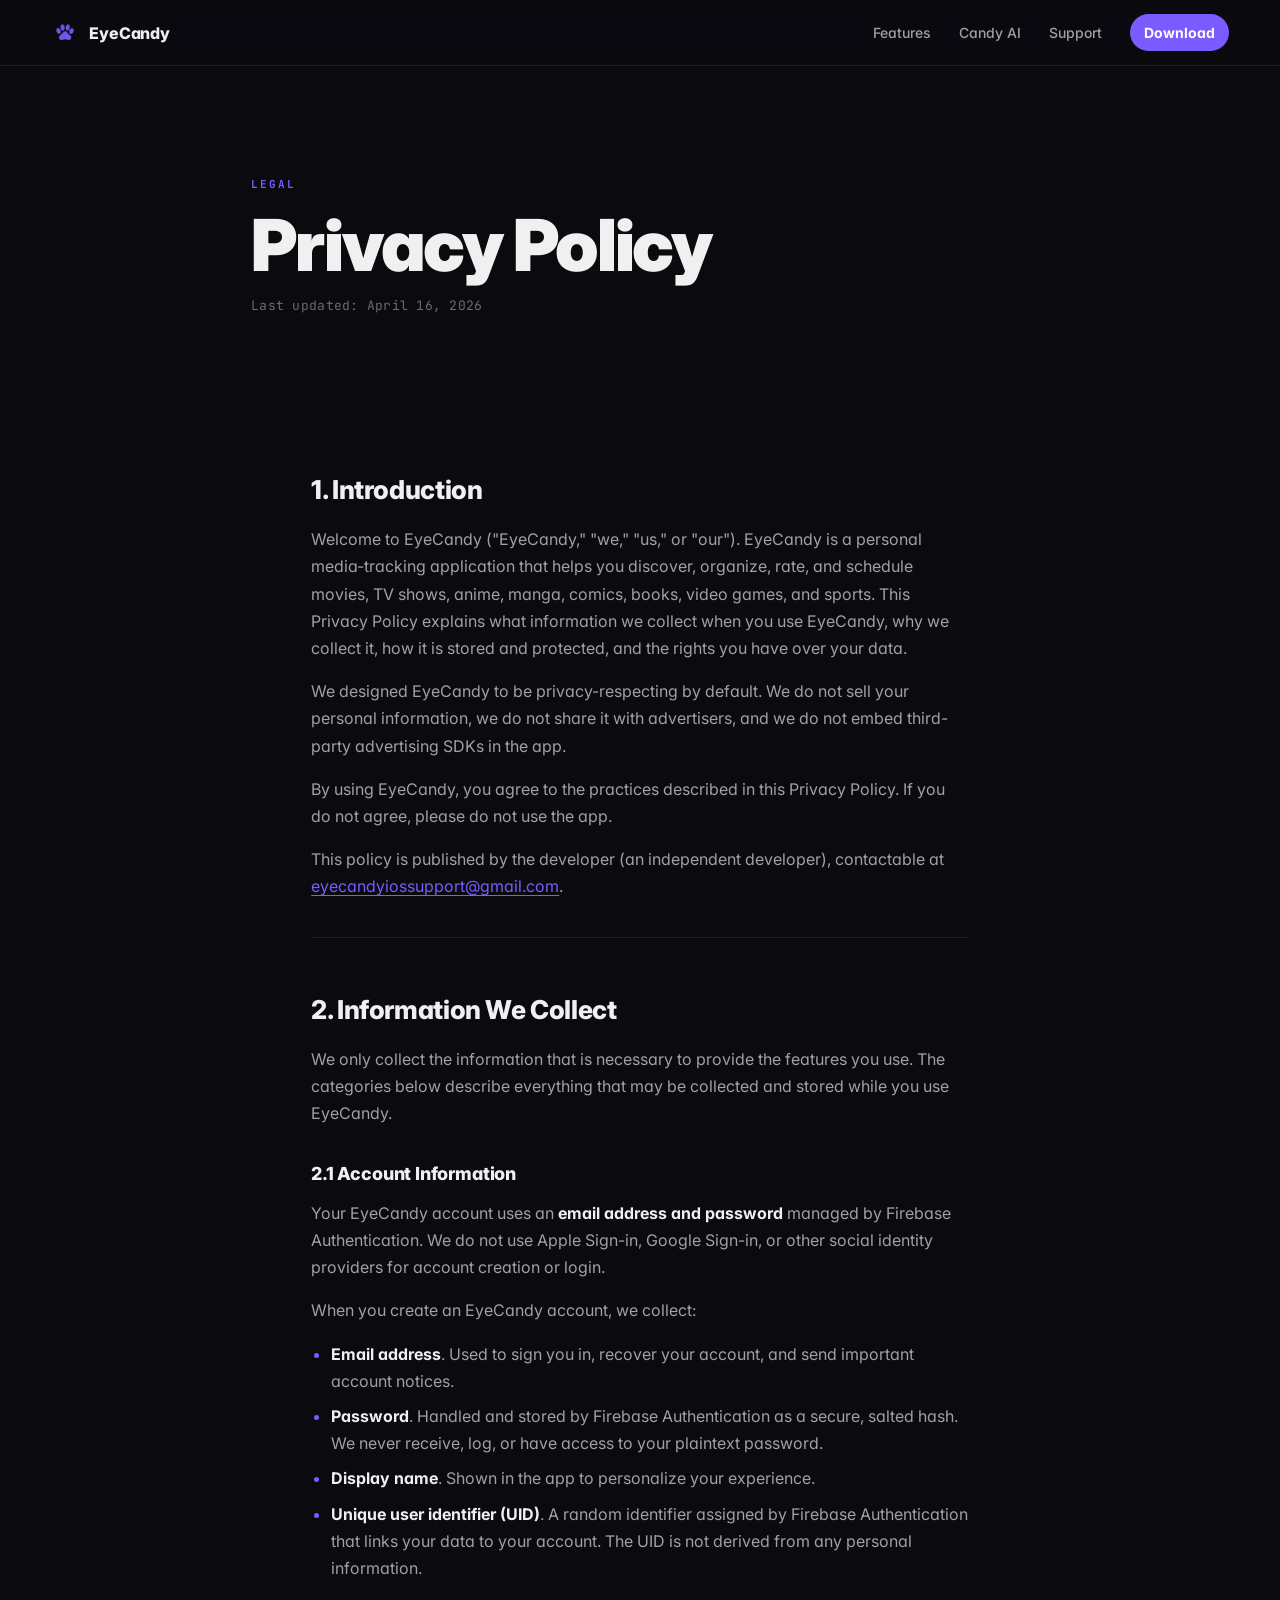
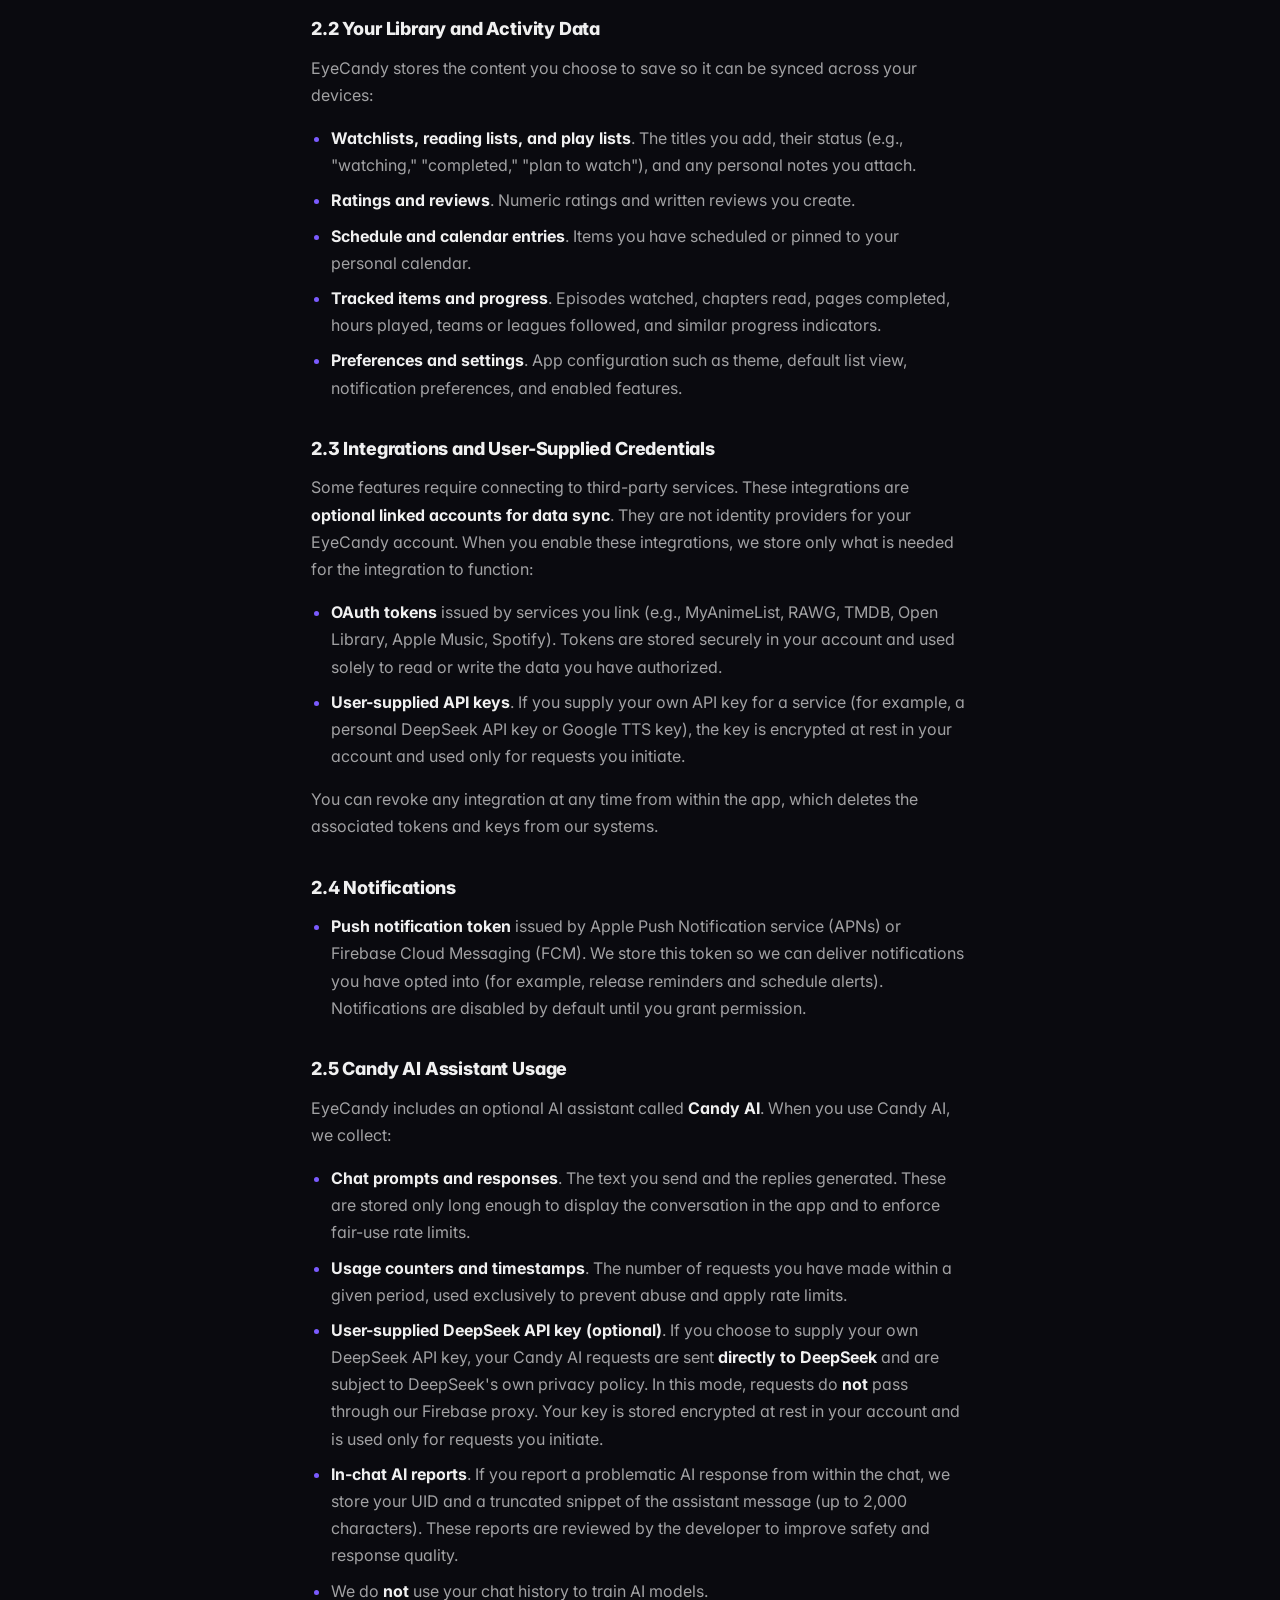
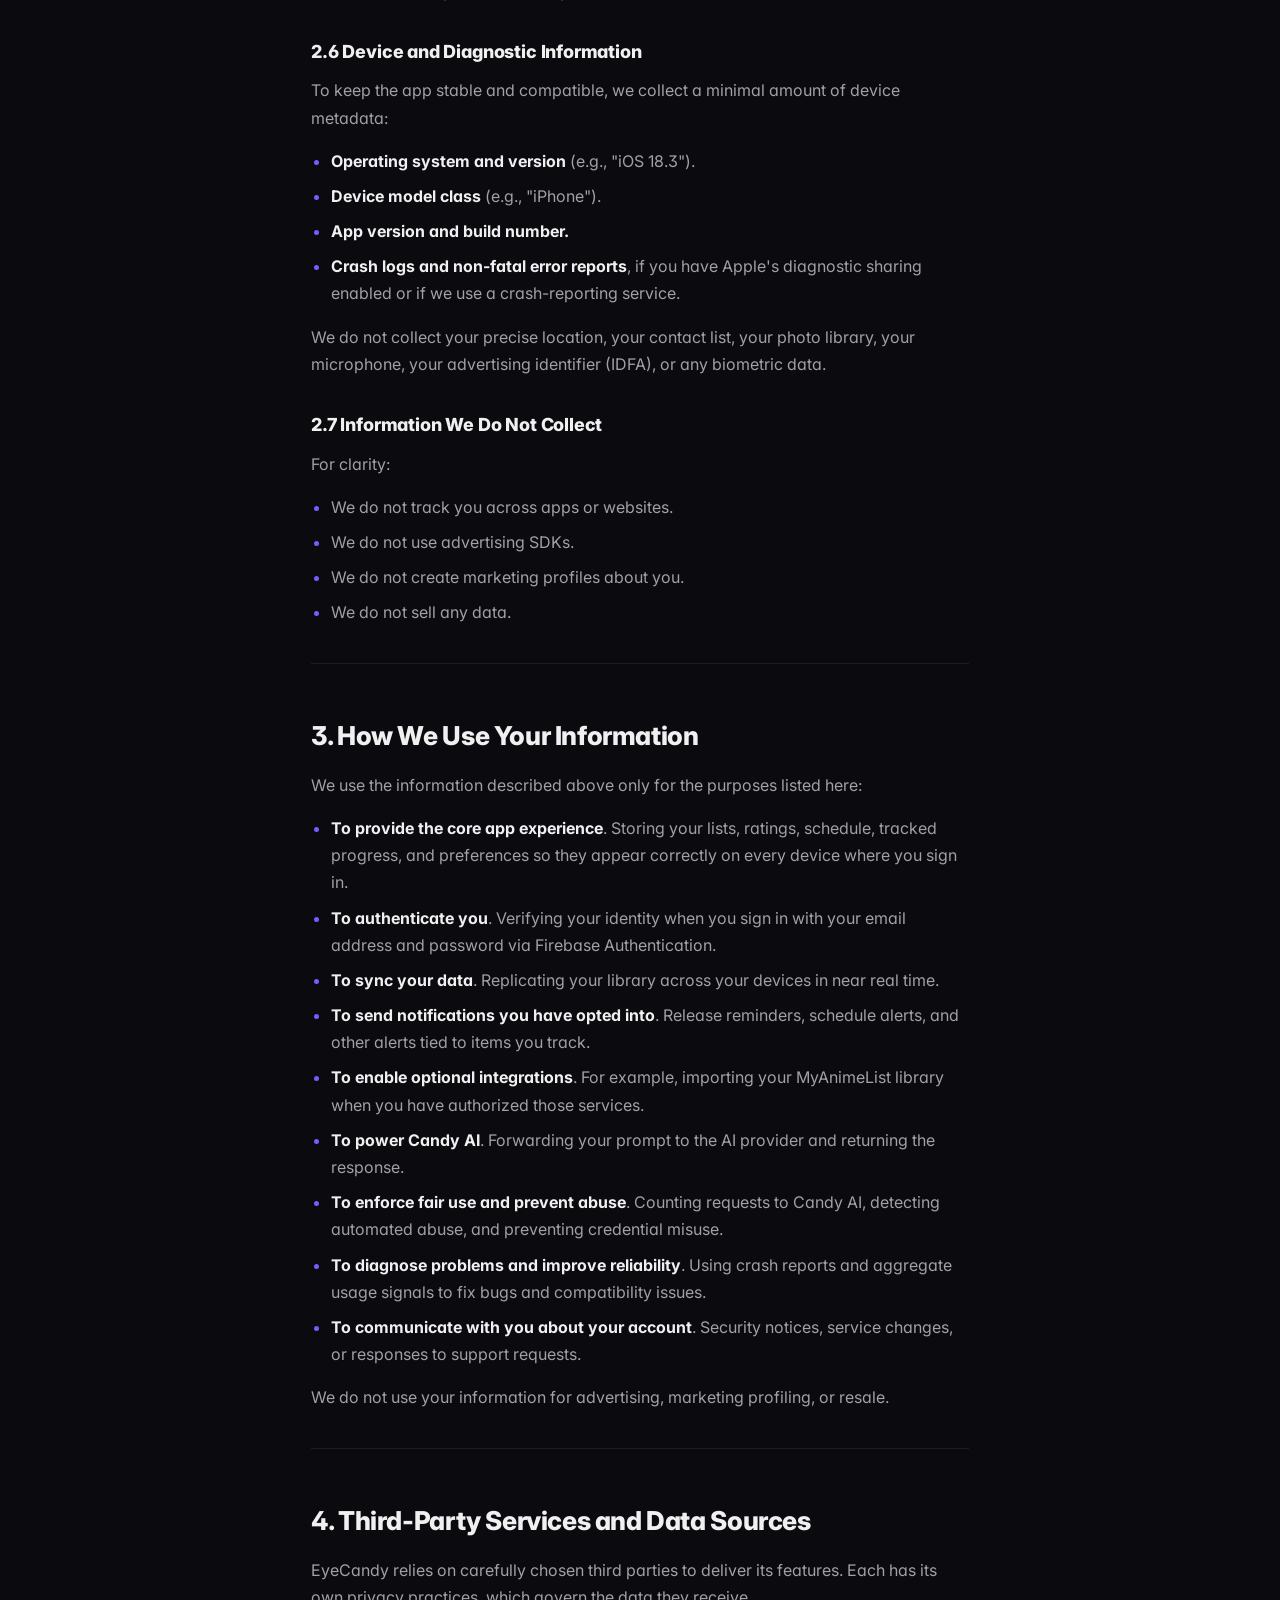
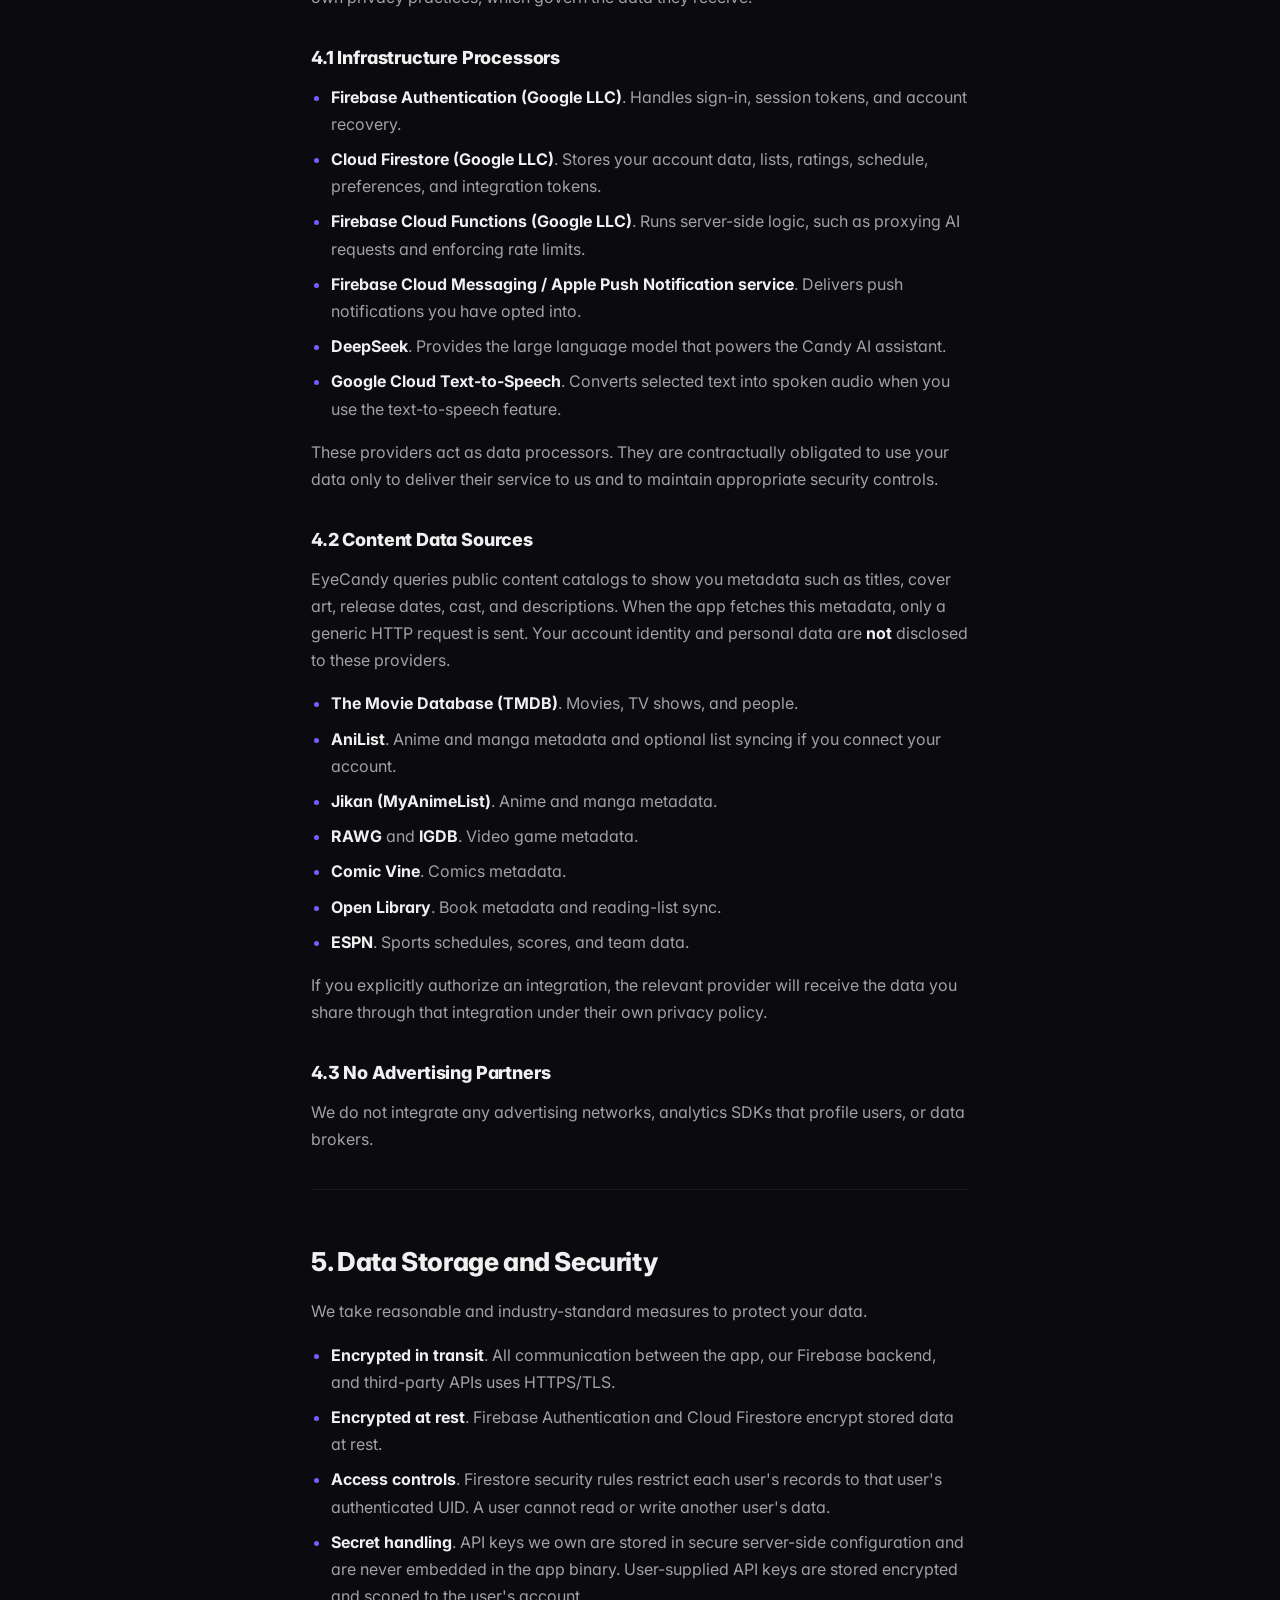
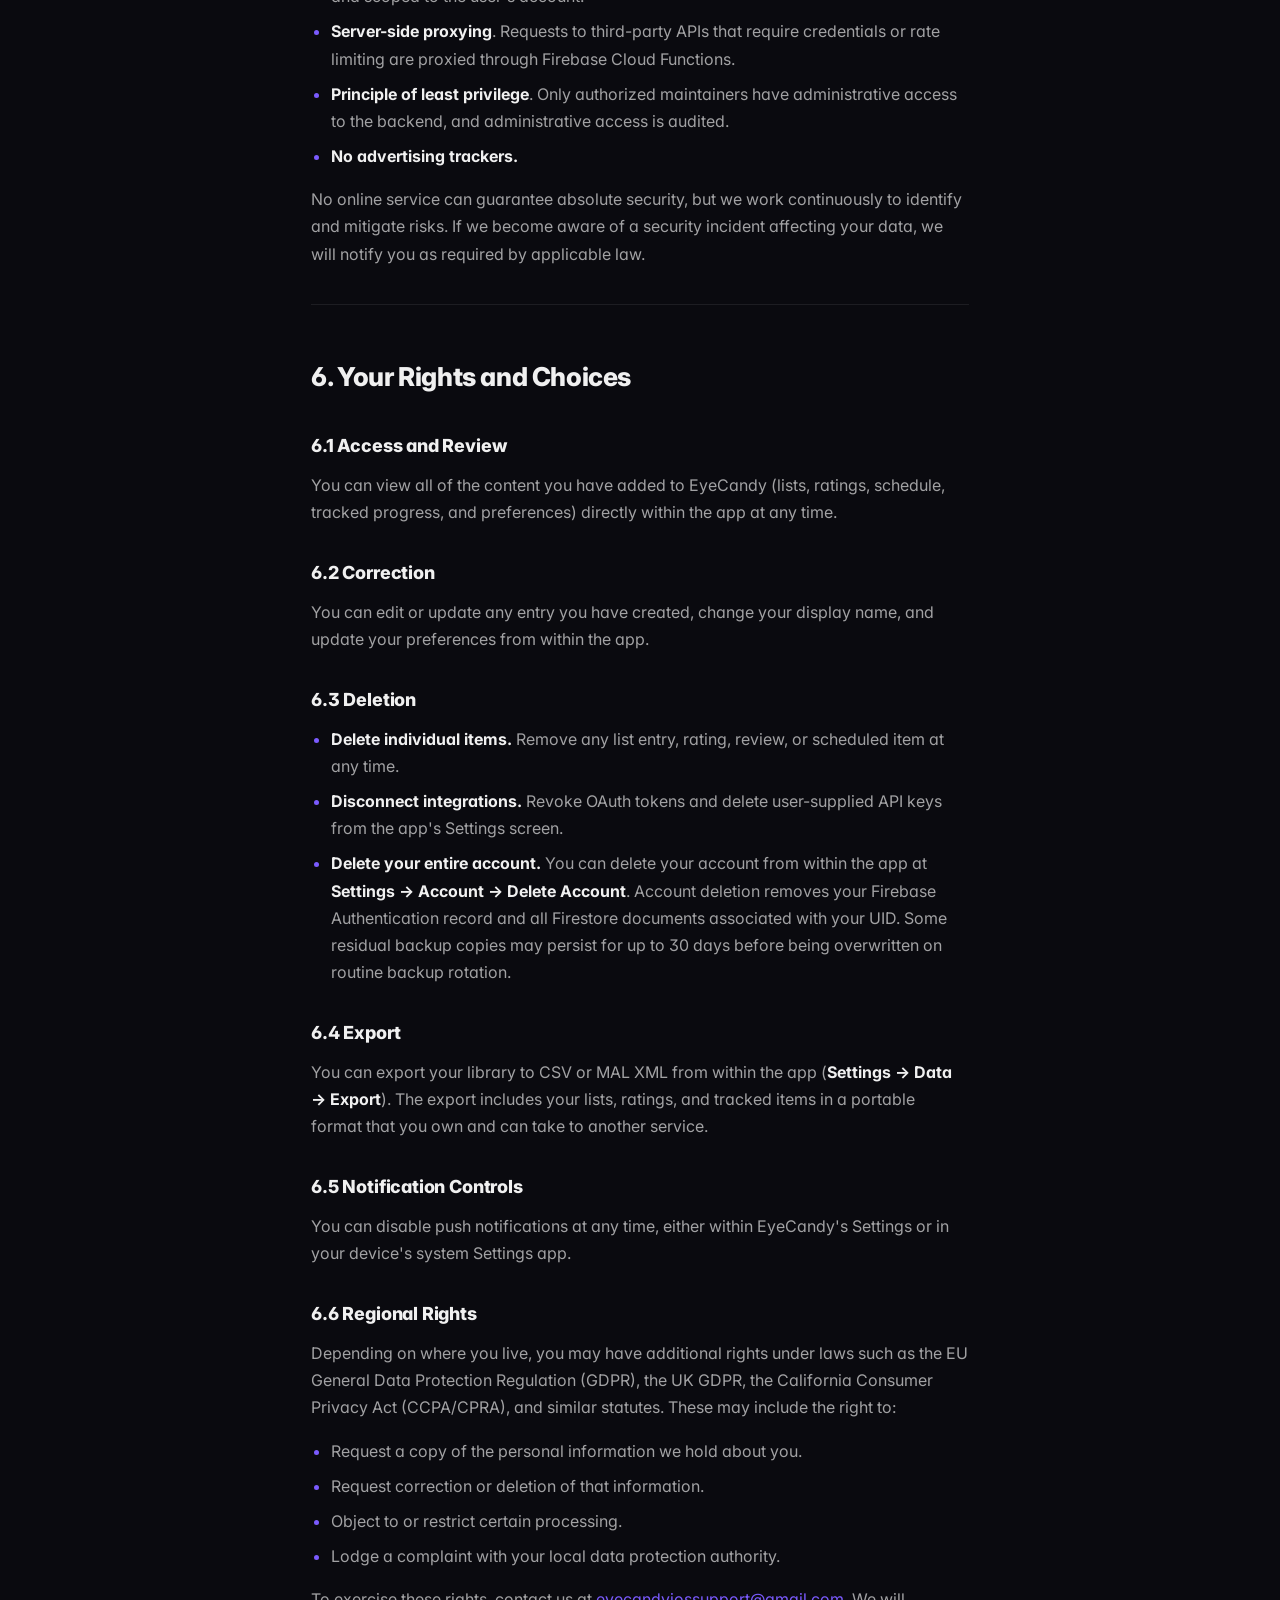
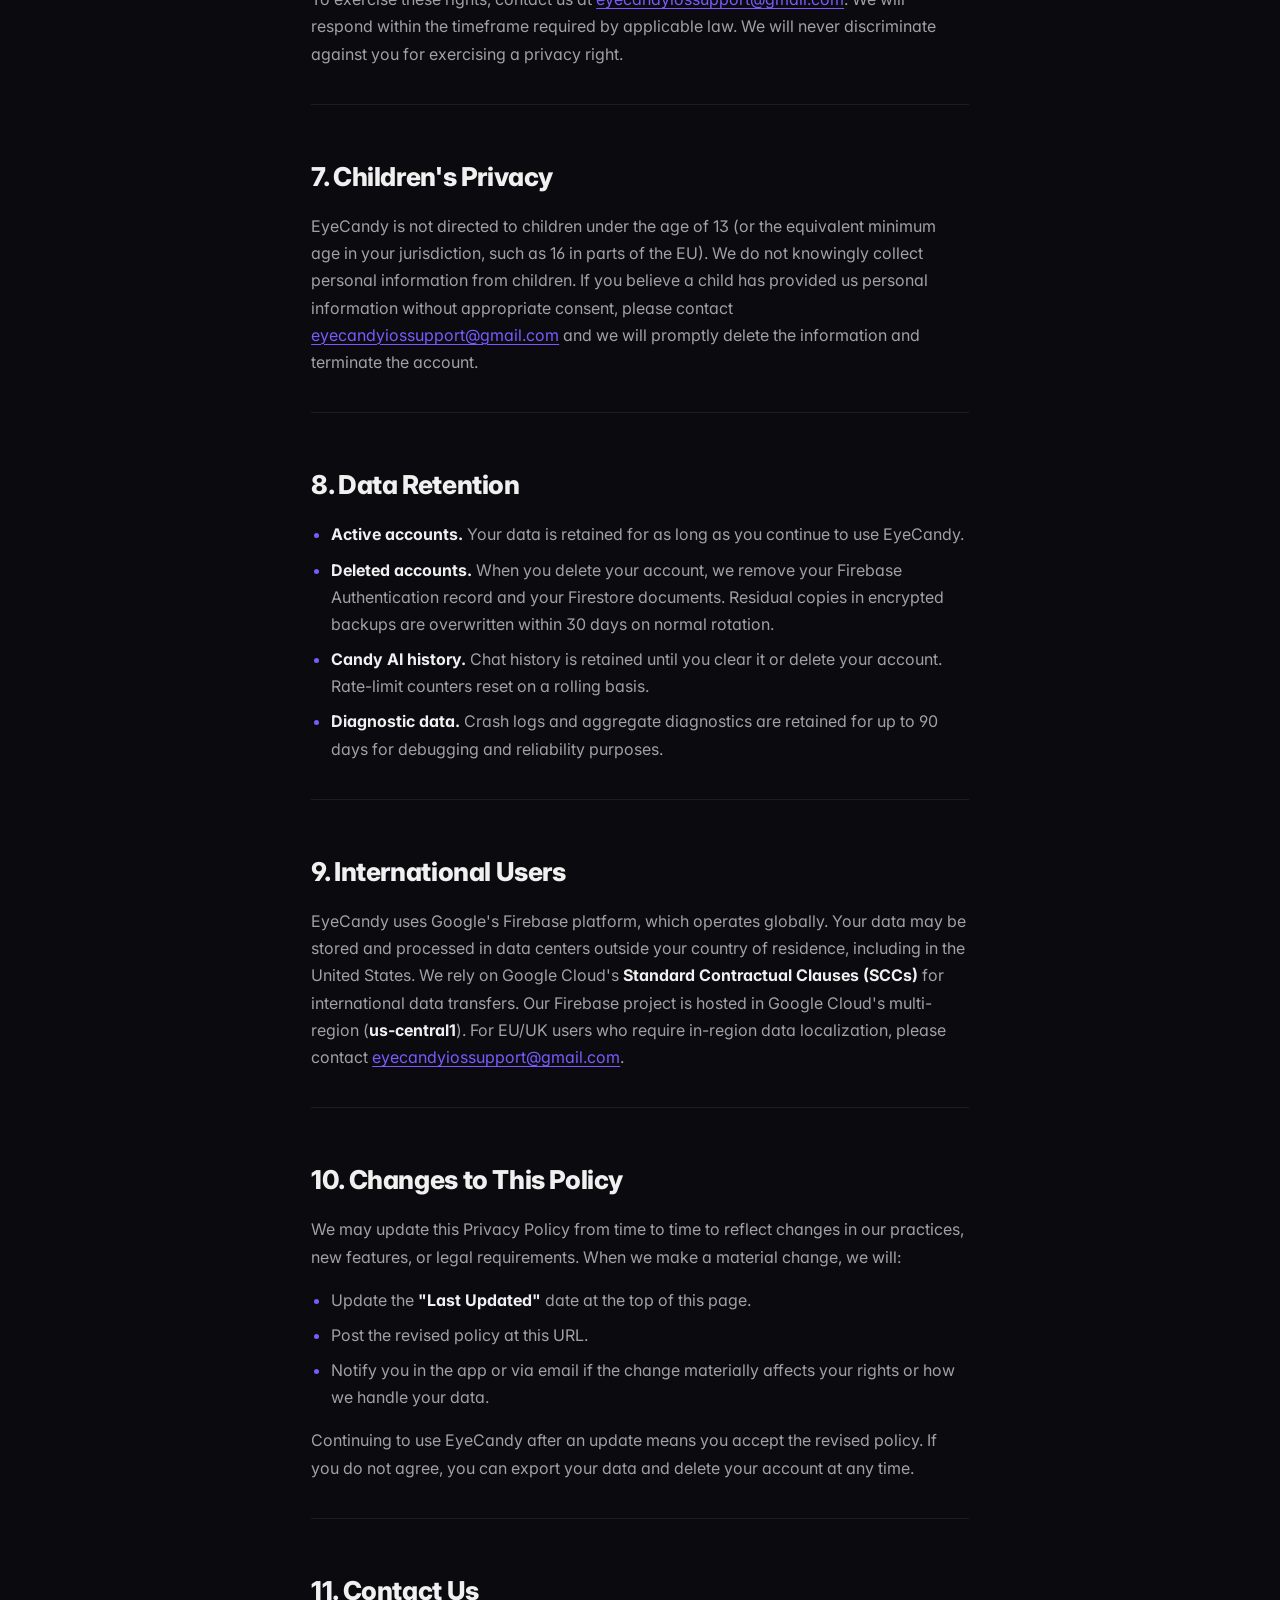
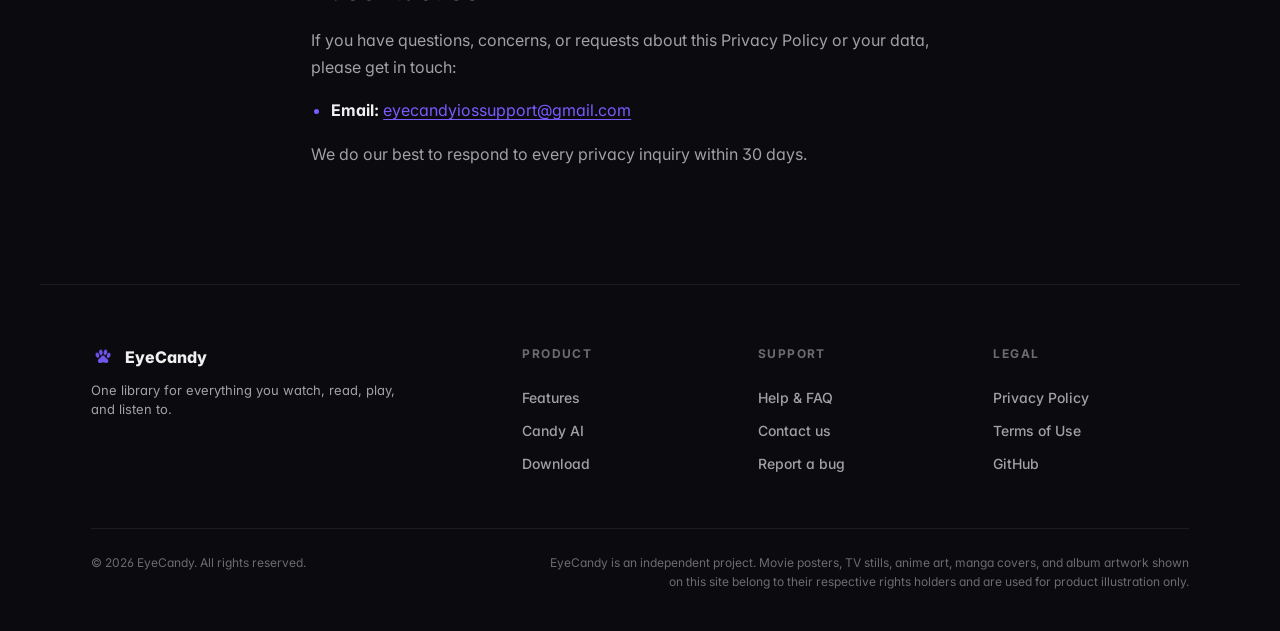
==== privacy.html @ 058be3f9 "Initial site for appeyecandy.uk Static marketing site for EyeCandy iOS app. Pure HTML/CSS/JS, no bui" ====
<!doctype html>
<html lang="en">
<head>
<meta charset="utf-8" />
<meta name="viewport" content="width=device-width, initial-scale=1, viewport-fit=cover" />
<title>Privacy Policy. EyeCandy.</title>
<meta name="description" content="How EyeCandy collects, stores, and protects your data. Privacy-first by default. No ads, no third-party trackers, no data sales." />
<meta name="theme-color" content="#0A0A0F" />
<link rel="icon" type="image/png" href="assets/favicon.png" />
<link rel="preconnect" href="https://fonts.googleapis.com" />
<link rel="preconnect" href="https://fonts.gstatic.com" crossorigin />
<link href="https://fonts.googleapis.com/css2?family=Inter:wght@400;500;600;700;800;900&family=JetBrains+Mono:wght@500;700&display=swap" rel="stylesheet" />
<link rel="stylesheet" href="style.css" />
</head>
<body>

<nav class="nav">
  <a class="nav-brand" href="index.html">
    <img src="assets/paw.png" alt="" width="28" height="28" />
    <span>EyeCandy</span>
  </a>
  <div class="nav-links">
    <a href="index.html#schedule">Features</a>
    <a href="index.html#candy">Candy AI</a>
    <a href="support.html">Support</a>
    <a href="index.html#download" class="nav-cta">Download</a>
  </div>
</nav>

<main>

<section class="doc-hero">
  <div class="doc-eyebrow">Legal</div>
  <h1>Privacy Policy</h1>
  <p class="doc-meta">Last updated: April 16, 2026</p>
</section>

<article class="doc">

<h2>1. Introduction</h2>
<p>Welcome to EyeCandy ("EyeCandy," "we," "us," or "our"). EyeCandy is a personal media-tracking application that helps you discover, organize, rate, and schedule movies, TV shows, anime, manga, comics, books, video games, and sports. This Privacy Policy explains what information we collect when you use EyeCandy, why we collect it, how it is stored and protected, and the rights you have over your data.</p>
<p>We designed EyeCandy to be privacy-respecting by default. We do not sell your personal information, we do not share it with advertisers, and we do not embed third-party advertising SDKs in the app.</p>
<p>By using EyeCandy, you agree to the practices described in this Privacy Policy. If you do not agree, please do not use the app.</p>
<p>This policy is published by the developer (an independent developer), contactable at <a href="mailto:eyecandyiossupport@gmail.com">eyecandyiossupport@gmail.com</a>.</p>

<hr />

<h2>2. Information We Collect</h2>
<p>We only collect the information that is necessary to provide the features you use. The categories below describe everything that may be collected and stored while you use EyeCandy.</p>

<h3>2.1 Account Information</h3>
<p>Your EyeCandy account uses an <strong>email address and password</strong> managed by Firebase Authentication. We do not use Apple Sign-in, Google Sign-in, or other social identity providers for account creation or login.</p>
<p>When you create an EyeCandy account, we collect:</p>
<ul>
  <li><strong>Email address</strong>. Used to sign you in, recover your account, and send important account notices.</li>
  <li><strong>Password</strong>. Handled and stored by Firebase Authentication as a secure, salted hash. We never receive, log, or have access to your plaintext password.</li>
  <li><strong>Display name</strong>. Shown in the app to personalize your experience.</li>
  <li><strong>Unique user identifier (UID)</strong>. A random identifier assigned by Firebase Authentication that links your data to your account. The UID is not derived from any personal information.</li>
</ul>

<h3>2.2 Your Library and Activity Data</h3>
<p>EyeCandy stores the content you choose to save so it can be synced across your devices:</p>
<ul>
  <li><strong>Watchlists, reading lists, and play lists</strong>. The titles you add, their status (e.g., "watching," "completed," "plan to watch"), and any personal notes you attach.</li>
  <li><strong>Ratings and reviews</strong>. Numeric ratings and written reviews you create.</li>
  <li><strong>Schedule and calendar entries</strong>. Items you have scheduled or pinned to your personal calendar.</li>
  <li><strong>Tracked items and progress</strong>. Episodes watched, chapters read, pages completed, hours played, teams or leagues followed, and similar progress indicators.</li>
  <li><strong>Preferences and settings</strong>. App configuration such as theme, default list view, notification preferences, and enabled features.</li>
</ul>

<h3>2.3 Integrations and User-Supplied Credentials</h3>
<p>Some features require connecting to third-party services. These integrations are <strong>optional linked accounts for data sync</strong>. They are not identity providers for your EyeCandy account. When you enable these integrations, we store only what is needed for the integration to function:</p>
<ul>
  <li><strong>OAuth tokens</strong> issued by services you link (e.g., MyAnimeList, RAWG, TMDB, Open Library, Apple Music, Spotify). Tokens are stored securely in your account and used solely to read or write the data you have authorized.</li>
  <li><strong>User-supplied API keys</strong>. If you supply your own API key for a service (for example, a personal DeepSeek API key or Google TTS key), the key is encrypted at rest in your account and used only for requests you initiate.</li>
</ul>
<p>You can revoke any integration at any time from within the app, which deletes the associated tokens and keys from our systems.</p>

<h3>2.4 Notifications</h3>
<ul>
  <li><strong>Push notification token</strong> issued by Apple Push Notification service (APNs) or Firebase Cloud Messaging (FCM). We store this token so we can deliver notifications you have opted into (for example, release reminders and schedule alerts). Notifications are disabled by default until you grant permission.</li>
</ul>

<h3>2.5 Candy AI Assistant Usage</h3>
<p>EyeCandy includes an optional AI assistant called <strong>Candy AI</strong>. When you use Candy AI, we collect:</p>
<ul>
  <li><strong>Chat prompts and responses</strong>. The text you send and the replies generated. These are stored only long enough to display the conversation in the app and to enforce fair-use rate limits.</li>
  <li><strong>Usage counters and timestamps</strong>. The number of requests you have made within a given period, used exclusively to prevent abuse and apply rate limits.</li>
  <li><strong>User-supplied DeepSeek API key (optional)</strong>. If you choose to supply your own DeepSeek API key, your Candy AI requests are sent <strong>directly to DeepSeek</strong> and are subject to DeepSeek's own privacy policy. In this mode, requests do <strong>not</strong> pass through our Firebase proxy. Your key is stored encrypted at rest in your account and is used only for requests you initiate.</li>
  <li><strong>In-chat AI reports</strong>. If you report a problematic AI response from within the chat, we store your UID and a truncated snippet of the assistant message (up to 2,000 characters). These reports are reviewed by the developer to improve safety and response quality.</li>
  <li>We do <strong>not</strong> use your chat history to train AI models.</li>
</ul>

<h3>2.6 Device and Diagnostic Information</h3>
<p>To keep the app stable and compatible, we collect a minimal amount of device metadata:</p>
<ul>
  <li><strong>Operating system and version</strong> (e.g., "iOS 18.3").</li>
  <li><strong>Device model class</strong> (e.g., "iPhone").</li>
  <li><strong>App version and build number.</strong></li>
  <li><strong>Crash logs and non-fatal error reports</strong>, if you have Apple's diagnostic sharing enabled or if we use a crash-reporting service.</li>
</ul>
<p>We do not collect your precise location, your contact list, your photo library, your microphone, your advertising identifier (IDFA), or any biometric data.</p>

<h3>2.7 Information We Do Not Collect</h3>
<p>For clarity:</p>
<ul>
  <li>We do not track you across apps or websites.</li>
  <li>We do not use advertising SDKs.</li>
  <li>We do not create marketing profiles about you.</li>
  <li>We do not sell any data.</li>
</ul>

<hr />

<h2>3. How We Use Your Information</h2>
<p>We use the information described above only for the purposes listed here:</p>
<ul>
  <li><strong>To provide the core app experience</strong>. Storing your lists, ratings, schedule, tracked progress, and preferences so they appear correctly on every device where you sign in.</li>
  <li><strong>To authenticate you</strong>. Verifying your identity when you sign in with your email address and password via Firebase Authentication.</li>
  <li><strong>To sync your data</strong>. Replicating your library across your devices in near real time.</li>
  <li><strong>To send notifications you have opted into</strong>. Release reminders, schedule alerts, and other alerts tied to items you track.</li>
  <li><strong>To enable optional integrations</strong>. For example, importing your MyAnimeList library when you have authorized those services.</li>
  <li><strong>To power Candy AI</strong>. Forwarding your prompt to the AI provider and returning the response.</li>
  <li><strong>To enforce fair use and prevent abuse</strong>. Counting requests to Candy AI, detecting automated abuse, and preventing credential misuse.</li>
  <li><strong>To diagnose problems and improve reliability</strong>. Using crash reports and aggregate usage signals to fix bugs and compatibility issues.</li>
  <li><strong>To communicate with you about your account</strong>. Security notices, service changes, or responses to support requests.</li>
</ul>
<p>We do not use your information for advertising, marketing profiling, or resale.</p>

<hr />

<h2>4. Third-Party Services and Data Sources</h2>
<p>EyeCandy relies on carefully chosen third parties to deliver its features. Each has its own privacy practices, which govern the data they receive.</p>

<h3>4.1 Infrastructure Processors</h3>
<ul>
  <li><strong>Firebase Authentication (Google LLC)</strong>. Handles sign-in, session tokens, and account recovery.</li>
  <li><strong>Cloud Firestore (Google LLC)</strong>. Stores your account data, lists, ratings, schedule, preferences, and integration tokens.</li>
  <li><strong>Firebase Cloud Functions (Google LLC)</strong>. Runs server-side logic, such as proxying AI requests and enforcing rate limits.</li>
  <li><strong>Firebase Cloud Messaging / Apple Push Notification service</strong>. Delivers push notifications you have opted into.</li>
  <li><strong>DeepSeek</strong>. Provides the large language model that powers the Candy AI assistant.</li>
  <li><strong>Google Cloud Text-to-Speech</strong>. Converts selected text into spoken audio when you use the text-to-speech feature.</li>
</ul>
<p>These providers act as data processors. They are contractually obligated to use your data only to deliver their service to us and to maintain appropriate security controls.</p>

<h3>4.2 Content Data Sources</h3>
<p>EyeCandy queries public content catalogs to show you metadata such as titles, cover art, release dates, cast, and descriptions. When the app fetches this metadata, only a generic HTTP request is sent. Your account identity and personal data are <strong>not</strong> disclosed to these providers.</p>
<ul>
  <li><strong>The Movie Database (TMDB)</strong>. Movies, TV shows, and people.</li>
  <li><strong>AniList</strong>. Anime and manga metadata and optional list syncing if you connect your account.</li>
  <li><strong>Jikan (MyAnimeList)</strong>. Anime and manga metadata.</li>
  <li><strong>RAWG</strong> and <strong>IGDB</strong>. Video game metadata.</li>
  <li><strong>Comic Vine</strong>. Comics metadata.</li>
  <li><strong>Open Library</strong>. Book metadata and reading-list sync.</li>
  <li><strong>ESPN</strong>. Sports schedules, scores, and team data.</li>
</ul>
<p>If you explicitly authorize an integration, the relevant provider will receive the data you share through that integration under their own privacy policy.</p>

<h3>4.3 No Advertising Partners</h3>
<p>We do not integrate any advertising networks, analytics SDKs that profile users, or data brokers.</p>

<hr />

<h2>5. Data Storage and Security</h2>
<p>We take reasonable and industry-standard measures to protect your data.</p>
<ul>
  <li><strong>Encrypted in transit</strong>. All communication between the app, our Firebase backend, and third-party APIs uses HTTPS/TLS.</li>
  <li><strong>Encrypted at rest</strong>. Firebase Authentication and Cloud Firestore encrypt stored data at rest.</li>
  <li><strong>Access controls</strong>. Firestore security rules restrict each user's records to that user's authenticated UID. A user cannot read or write another user's data.</li>
  <li><strong>Secret handling</strong>. API keys we own are stored in secure server-side configuration and are never embedded in the app binary. User-supplied API keys are stored encrypted and scoped to the user's account.</li>
  <li><strong>Server-side proxying</strong>. Requests to third-party APIs that require credentials or rate limiting are proxied through Firebase Cloud Functions.</li>
  <li><strong>Principle of least privilege</strong>. Only authorized maintainers have administrative access to the backend, and administrative access is audited.</li>
  <li><strong>No advertising trackers.</strong></li>
</ul>
<p>No online service can guarantee absolute security, but we work continuously to identify and mitigate risks. If we become aware of a security incident affecting your data, we will notify you as required by applicable law.</p>

<hr />

<h2>6. Your Rights and Choices</h2>

<h3>6.1 Access and Review</h3>
<p>You can view all of the content you have added to EyeCandy (lists, ratings, schedule, tracked progress, and preferences) directly within the app at any time.</p>

<h3>6.2 Correction</h3>
<p>You can edit or update any entry you have created, change your display name, and update your preferences from within the app.</p>

<h3>6.3 Deletion</h3>
<ul>
  <li><strong>Delete individual items.</strong> Remove any list entry, rating, review, or scheduled item at any time.</li>
  <li><strong>Disconnect integrations.</strong> Revoke OAuth tokens and delete user-supplied API keys from the app's Settings screen.</li>
  <li><strong>Delete your entire account.</strong> You can delete your account from within the app at <strong>Settings → Account → Delete Account</strong>. Account deletion removes your Firebase Authentication record and all Firestore documents associated with your UID. Some residual backup copies may persist for up to 30 days before being overwritten on routine backup rotation.</li>
</ul>

<h3>6.4 Export</h3>
<p>You can export your library to CSV or MAL XML from within the app (<strong>Settings → Data → Export</strong>). The export includes your lists, ratings, and tracked items in a portable format that you own and can take to another service.</p>

<h3>6.5 Notification Controls</h3>
<p>You can disable push notifications at any time, either within EyeCandy's Settings or in your device's system Settings app.</p>

<h3>6.6 Regional Rights</h3>
<p>Depending on where you live, you may have additional rights under laws such as the EU General Data Protection Regulation (GDPR), the UK GDPR, the California Consumer Privacy Act (CCPA/CPRA), and similar statutes. These may include the right to:</p>
<ul>
  <li>Request a copy of the personal information we hold about you.</li>
  <li>Request correction or deletion of that information.</li>
  <li>Object to or restrict certain processing.</li>
  <li>Lodge a complaint with your local data protection authority.</li>
</ul>
<p>To exercise these rights, contact us at <a href="mailto:eyecandyiossupport@gmail.com">eyecandyiossupport@gmail.com</a>. We will respond within the timeframe required by applicable law. We will never discriminate against you for exercising a privacy right.</p>

<hr />

<h2>7. Children's Privacy</h2>
<p>EyeCandy is not directed to children under the age of 13 (or the equivalent minimum age in your jurisdiction, such as 16 in parts of the EU). We do not knowingly collect personal information from children. If you believe a child has provided us personal information without appropriate consent, please contact <a href="mailto:eyecandyiossupport@gmail.com">eyecandyiossupport@gmail.com</a> and we will promptly delete the information and terminate the account.</p>

<hr />

<h2>8. Data Retention</h2>
<ul>
  <li><strong>Active accounts.</strong> Your data is retained for as long as you continue to use EyeCandy.</li>
  <li><strong>Deleted accounts.</strong> When you delete your account, we remove your Firebase Authentication record and your Firestore documents. Residual copies in encrypted backups are overwritten within 30 days on normal rotation.</li>
  <li><strong>Candy AI history.</strong> Chat history is retained until you clear it or delete your account. Rate-limit counters reset on a rolling basis.</li>
  <li><strong>Diagnostic data.</strong> Crash logs and aggregate diagnostics are retained for up to 90 days for debugging and reliability purposes.</li>
</ul>

<hr />

<h2>9. International Users</h2>
<p>EyeCandy uses Google's Firebase platform, which operates globally. Your data may be stored and processed in data centers outside your country of residence, including in the United States. We rely on Google Cloud's <strong>Standard Contractual Clauses (SCCs)</strong> for international data transfers. Our Firebase project is hosted in Google Cloud's multi-region (<strong>us-central1</strong>). For EU/UK users who require in-region data localization, please contact <a href="mailto:eyecandyiossupport@gmail.com">eyecandyiossupport@gmail.com</a>.</p>

<hr />

<h2>10. Changes to This Policy</h2>
<p>We may update this Privacy Policy from time to time to reflect changes in our practices, new features, or legal requirements. When we make a material change, we will:</p>
<ul>
  <li>Update the <strong>"Last Updated"</strong> date at the top of this page.</li>
  <li>Post the revised policy at this URL.</li>
  <li>Notify you in the app or via email if the change materially affects your rights or how we handle your data.</li>
</ul>
<p>Continuing to use EyeCandy after an update means you accept the revised policy. If you do not agree, you can export your data and delete your account at any time.</p>

<hr />

<h2>11. Contact Us</h2>
<p>If you have questions, concerns, or requests about this Privacy Policy or your data, please get in touch:</p>
<ul>
  <li><strong>Email:</strong> <a href="mailto:eyecandyiossupport@gmail.com">eyecandyiossupport@gmail.com</a></li>
</ul>
<p>We do our best to respond to every privacy inquiry within 30 days.</p>

</article>

</main>

<footer class="foot">
  <div class="foot-cols">
    <div class="foot-col foot-col-brand">
      <div class="foot-brand">
        <img src="assets/paw.png" alt="" width="24" height="24" />
        <span>EyeCandy</span>
      </div>
      <p class="foot-tag">One library for everything you watch, read, play, and listen to.</p>
    </div>
    <div class="foot-col">
      <h4>Product</h4>
      <a href="index.html#schedule">Features</a>
      <a href="index.html#candy">Candy AI</a>
      <a href="index.html#download">Download</a>
    </div>
    <div class="foot-col">
      <h4>Support</h4>
      <a href="support.html">Help & FAQ</a>
      <a href="mailto:eyecandyiossupport@gmail.com">Contact us</a>
      <a href="https://github.com/jacixn/EyeCandy/issues">Report a bug</a>
    </div>
    <div class="foot-col">
      <h4>Legal</h4>
      <a href="privacy.html">Privacy Policy</a>
      <a href="terms.html">Terms of Use</a>
      <a href="https://github.com/jacixn/EyeCandy">GitHub</a>
    </div>
  </div>
  <div class="foot-bottom">
    <p>&copy; 2026 EyeCandy. All rights reserved.</p>
    <p class="foot-fine">EyeCandy is an independent project. Movie posters, TV stills, anime art, manga covers, and album artwork shown on this site belong to their respective rights holders and are used for product illustration only.</p>
  </div>
</footer>

</body>
</html>
---- style.css ----
/* ============================================================
   EyeCandy. Marketing site.
   Palette + type set match the iOS app exactly so the website
   reads as an extension of the product, not a generic landing.
   ============================================================ */

:root {
  --bg: #0A0A0F;
  --bg-2: #14141C;
  --bg-3: #1C1C26;
  --line: rgba(255, 255, 255, 0.08);
  --line-strong: rgba(255, 255, 255, 0.16);

  --text: rgba(255, 255, 255, 0.94);
  --text-muted: rgba(255, 255, 255, 0.62);
  --text-dim: rgba(255, 255, 255, 0.40);

  --primary: #7B5BFF;
  --primary-soft: rgba(123, 91, 255, 0.18);
  --primary-line: rgba(123, 91, 255, 0.45);
  --green: #3BFFAA;
  --pink: #FF5B7B;
  --yellow: #FFD24A;
  --blue: #5BB8FF;
  --orange: #FF8A4A;
  --red: #FF5C5C;
  --cyan: #4DE3FF;
  --magenta: #E55BFF;

  --max: 1200px;
  --pad: clamp(20px, 4vw, 56px);
  --r-lg: 28px;
  --r-md: 18px;

  --serif-tracking: -0.025em;
}

* { box-sizing: border-box; }

html, body {
  margin: 0;
  padding: 0;
  background: var(--bg);
  color: var(--text);
  font-family: 'Inter', -apple-system, BlinkMacSystemFont, 'Segoe UI', sans-serif;
  font-feature-settings: 'ss01', 'cv11';
  -webkit-font-smoothing: antialiased;
  text-rendering: optimizeLegibility;
  line-height: 1.5;
  overflow-x: hidden;
}

img { max-width: 100%; display: block; }

a {
  color: inherit;
  text-decoration: none;
  transition: color 160ms ease;
}

a:hover { color: var(--primary); }

::selection {
  background: var(--primary);
  color: white;
}

/* ============================================================
   NAV
   ============================================================ */

.nav {
  position: sticky;
  top: 0;
  z-index: 50;
  display: flex;
  align-items: center;
  justify-content: space-between;
  padding: 14px var(--pad);
  background: rgba(10, 10, 15, 0.72);
  backdrop-filter: saturate(180%) blur(20px);
  -webkit-backdrop-filter: saturate(180%) blur(20px);
  border-bottom: 1px solid var(--line);
}

.nav-brand {
  display: inline-flex;
  align-items: center;
  gap: 10px;
  font-weight: 800;
  font-size: 16px;
  letter-spacing: -0.01em;
}

.nav-brand img { border-radius: 8px; }

.nav-links {
  display: flex;
  align-items: center;
  gap: 28px;
  font-size: 14px;
  font-weight: 500;
  color: var(--text-muted);
}

.nav-links a:hover { color: var(--text); }

.nav-cta {
  padding: 8px 14px;
  border-radius: 999px;
  background: var(--primary);
  color: white !important;
  font-weight: 700;
}

.nav-cta:hover { background: #8c70ff; color: white !important; }

@media (max-width: 720px) {
  .nav-links a:not(.nav-cta) { display: none; }
}

/* ============================================================
   HERO
   ============================================================ */

.hero {
  position: relative;
  display: grid;
  grid-template-columns: 1.05fr 0.95fr;
  gap: clamp(40px, 6vw, 80px);
  align-items: center;
  padding: clamp(60px, 9vw, 130px) var(--pad) clamp(40px, 8vw, 90px);
  max-width: var(--max);
  margin: 0 auto;
}

.eyebrow {
  display: inline-flex;
  align-items: center;
  gap: 9px;
  padding: 7px 13px;
  font-size: 12px;
  font-weight: 700;
  letter-spacing: 0.02em;
  color: var(--primary);
  background: var(--primary-soft);
  border: 1px solid var(--primary-line);
  border-radius: 999px;
  margin-bottom: 28px;
}

.eyebrow-dot {
  width: 6px;
  height: 6px;
  border-radius: 50%;
  background: var(--primary);
  box-shadow: 0 0 12px var(--primary);
}

.hero-title {
  font-size: clamp(40px, 6.4vw, 88px);
  font-weight: 900;
  line-height: 0.96;
  letter-spacing: -0.035em;
  margin: 0 0 22px;
}

.hl {
  background: linear-gradient(135deg, var(--primary) 0%, #b39bff 60%, var(--green) 130%);
  -webkit-background-clip: text;
  background-clip: text;
  -webkit-text-fill-color: transparent;
}

.hero-sub {
  font-size: clamp(15px, 1.4vw, 18px);
  color: var(--text-muted);
  max-width: 540px;
  margin: 0 0 36px;
  font-weight: 500;
  line-height: 1.6;
}

.hero-cta {
  display: flex;
  flex-wrap: wrap;
  align-items: center;
  gap: 14px;
  margin-bottom: 28px;
}

.btn-primary,
.btn-ghost {
  display: inline-flex;
  align-items: center;
  gap: 8px;
  padding: 14px 22px;
  border-radius: 14px;
  font-weight: 700;
  font-size: 15px;
  letter-spacing: -0.01em;
  transition: transform 200ms ease, background 200ms ease, border-color 200ms ease, color 200ms ease;
  cursor: pointer;
}

.btn-primary {
  background: var(--primary);
  color: white !important;
  box-shadow: 0 12px 36px -8px rgba(123, 91, 255, 0.55);
}

.btn-primary:hover {
  transform: translateY(-2px);
  background: #8c70ff;
  color: white !important;
}

.btn-ghost {
  background: transparent;
  color: var(--text);
  border: 1px solid var(--line-strong);
}

.btn-ghost:hover {
  border-color: var(--primary);
  color: var(--primary);
}

/* Apple App Store CTA. Mirrors Apple's badge spec without lifting their PNG. */
.btn-appstore {
  display: inline-flex;
  align-items: center;
  gap: 12px;
  padding: 12px 22px;
  border-radius: 14px;
  background: #fff;
  color: #000 !important;
  font-weight: 600;
  letter-spacing: -0.01em;
  transition: transform 200ms ease, box-shadow 200ms ease;
  box-shadow: 0 12px 36px -8px rgba(255, 255, 255, 0.15);
}

.btn-appstore:hover {
  transform: translateY(-2px);
  color: #000 !important;
  box-shadow: 0 14px 40px -8px rgba(255, 255, 255, 0.22);
}

.btn-appstore svg {
  flex-shrink: 0;
}

.btn-appstore span {
  display: flex;
  flex-direction: column;
  line-height: 1.1;
  text-align: left;
}

.btn-appstore small {
  font-size: 11px;
  font-weight: 500;
  letter-spacing: 0.01em;
  color: #444;
}

.btn-appstore strong {
  font-size: 19px;
  font-weight: 700;
  letter-spacing: -0.02em;
}

.hero-meta {
  display: flex;
  align-items: center;
  gap: 14px;
  font-family: 'JetBrains Mono', ui-monospace, monospace;
  font-size: 12px;
  font-weight: 500;
  color: var(--text-dim);
  letter-spacing: 0.02em;
}

.hero-meta strong {
  color: var(--text);
  font-weight: 700;
}

.dot {
  width: 4px;
  height: 4px;
  border-radius: 50%;
  background: var(--text-dim);
}

/* hero art (phones) */
.hero-art {
  position: relative;
  aspect-ratio: 1 / 1;
  display: flex;
  align-items: center;
  justify-content: center;
}

.phone-frame {
  position: relative;
  border-radius: 38px;
  overflow: hidden;
  background: #000;
  border: 1px solid rgba(255, 255, 255, 0.10);
  box-shadow:
    0 30px 80px -20px rgba(0, 0, 0, 0.7),
    0 8px 24px -8px rgba(123, 91, 255, 0.25);
}

.phone-frame img {
  width: 100%;
  height: 100%;
  object-fit: cover;
  display: block;
}

.hero-art .phone-frame {
  position: absolute;
  width: 64%;
  aspect-ratio: 9 / 19.5;
}

.phone-tilt-r { transform: rotate(4deg) translate(8%, -2%); z-index: 2; }
.phone-tilt-l { transform: rotate(-7deg) translate(-12%, 6%); z-index: 1; }
.phone-back { opacity: 0.84; }

.hero-blob {
  position: absolute;
  border-radius: 50%;
  filter: blur(80px);
  opacity: 0.45;
  z-index: 0;
  pointer-events: none;
}

.hero-blob-a {
  width: 320px;
  height: 320px;
  background: radial-gradient(circle, var(--primary), transparent 70%);
  top: -40px;
  right: -40px;
}

.hero-blob-b {
  width: 280px;
  height: 280px;
  background: radial-gradient(circle, var(--pink), transparent 70%);
  bottom: -60px;
  left: -20px;
  opacity: 0.32;
}

@media (max-width: 880px) {
  .hero {
    grid-template-columns: 1fr;
    text-align: left;
  }
  .hero-art {
    order: 2;
    aspect-ratio: 1 / 1.05;
  }
  .hero-art .phone-frame { width: 56%; }
}

/* ============================================================
   STRIP
   ============================================================ */

.strip {
  border-top: 1px solid var(--line);
  border-bottom: 1px solid var(--line);
  padding: 28px var(--pad);
  display: flex;
  align-items: center;
  gap: clamp(24px, 4vw, 56px);
  max-width: var(--max);
  margin: 20px auto 0;
}

.strip-label {
  font-family: 'JetBrains Mono', monospace;
  font-size: 11px;
  font-weight: 700;
  letter-spacing: 0.18em;
  color: var(--text-dim);
  text-transform: uppercase;
  white-space: nowrap;
}

.strip-row {
  display: flex;
  flex-wrap: wrap;
  gap: 8px 18px;
  margin: 0;
  padding: 0;
  list-style: none;
}

.strip-row li {
  display: inline-flex;
  align-items: center;
  gap: 9px;
  font-size: 14px;
  font-weight: 600;
  color: var(--text);
}

.dotc {
  width: 9px;
  height: 9px;
  border-radius: 50%;
  display: inline-block;
}

.dc-purple { background: var(--primary); }
.dc-blue { background: var(--blue); }
.dc-pink { background: var(--pink); }
.dc-orange { background: var(--orange); }
.dc-green { background: var(--green); }
.dc-red { background: var(--red); }
.dc-yellow { background: var(--yellow); }
.dc-cyan { background: var(--cyan); }
.dc-magenta { background: var(--magenta); }

/* ============================================================
   WHY
   ============================================================ */

.why {
  max-width: 880px;
  margin: 0 auto;
  padding: clamp(80px, 12vw, 160px) var(--pad);
}

.why-text {
  font-size: clamp(22px, 2.6vw, 32px);
  font-weight: 600;
  letter-spacing: -0.02em;
  line-height: 1.35;
  color: var(--text);
  margin: 0 0 20px;
}

.why-text strong {
  color: var(--primary);
  font-weight: 700;
}

.why-text:last-child {
  color: var(--text-muted);
  font-size: clamp(18px, 2vw, 24px);
  font-weight: 500;
  margin-top: 28px;
}

/* ============================================================
   FEATURE (split)
   ============================================================ */

.feature {
  max-width: var(--max);
  margin: 0 auto;
  padding: clamp(60px, 8vw, 120px) var(--pad);
  display: grid;
  grid-template-columns: 1fr 1fr;
  gap: clamp(40px, 6vw, 80px);
  align-items: center;
}

.feature-flip { grid-template-columns: 1fr 1fr; }
.feature-flip .feature-text { order: 1; }
.feature-flip .feature-shot { order: 2; }

.feature-text h2 {
  font-size: clamp(32px, 4vw, 52px);
  font-weight: 900;
  letter-spacing: -0.025em;
  line-height: 1.06;
  margin: 14px 0 18px;
}

.feature-text p {
  color: var(--text-muted);
  font-size: 17px;
  line-height: 1.62;
  margin: 0 0 20px;
  max-width: 480px;
}

.feature-tag {
  display: inline-flex;
  align-items: center;
  font-family: 'JetBrains Mono', monospace;
  font-size: 11px;
  font-weight: 700;
  letter-spacing: 0.16em;
  padding: 6px 11px;
  border-radius: 999px;
  background: var(--primary-soft);
  color: var(--primary);
  text-transform: uppercase;
}

.feature-tag.tag-pink {
  background: rgba(255, 91, 123, 0.16);
  color: var(--pink);
}

.ticks {
  list-style: none;
  margin: 0;
  padding: 0;
  display: flex;
  flex-direction: column;
  gap: 12px;
}

.ticks li {
  position: relative;
  padding-left: 26px;
  color: var(--text);
  font-size: 15px;
  font-weight: 500;
  line-height: 1.5;
}

.ticks li::before {
  content: '';
  position: absolute;
  left: 0;
  top: 8px;
  width: 14px;
  height: 14px;
  border-radius: 5px;
  background:
    linear-gradient(135deg, var(--primary), var(--green));
  -webkit-mask: url('data:image/svg+xml;utf8,<svg xmlns="http://www.w3.org/2000/svg" viewBox="0 0 16 16"><path d="M3 8.5l3 3 7-7" stroke="black" stroke-width="2.4" fill="none" stroke-linecap="round" stroke-linejoin="round"/></svg>') center / contain no-repeat;
          mask: url('data:image/svg+xml;utf8,<svg xmlns="http://www.w3.org/2000/svg" viewBox="0 0 16 16"><path d="M3 8.5l3 3 7-7" stroke="black" stroke-width="2.4" fill="none" stroke-linecap="round" stroke-linejoin="round"/></svg>') center / contain no-repeat;
}

.feature-shot {
  display: flex;
  justify-content: center;
}

.feature-shot .phone-frame {
  width: min(360px, 100%);
  aspect-ratio: 9 / 19.5;
}

.feature-shot-double {
  position: relative;
  height: clamp(440px, 60vw, 620px);
}

.feature-shot-double .phone-frame {
  position: absolute;
  width: 56%;
  top: 0;
  left: 50%;
  transform: translateX(-50%);
}

.feature-shot-double .phone-tilt-r {
  transform: translateX(-30%) rotate(5deg);
  z-index: 2;
}
.feature-shot-double .phone-tilt-l {
  transform: translateX(20%) rotate(-5deg);
  top: 8%;
  z-index: 1;
}

@media (max-width: 880px) {
  .feature,
  .feature-flip { grid-template-columns: 1fr; }
  .feature-flip .feature-text { order: 1; }
  .feature-flip .feature-shot { order: 0; }
}

/* ============================================================
   SECTION HEADER (centered)
   ============================================================ */

.section-header {
  text-align: center;
  max-width: 720px;
  margin: 0 auto 60px;
}

.section-header .feature-tag {
  margin-bottom: 18px;
}

.section-header h2 {
  font-size: clamp(32px, 4.4vw, 56px);
  font-weight: 900;
  letter-spacing: -0.028em;
  line-height: 1.04;
  margin: 0 0 16px;
}

.section-header p {
  color: var(--text-muted);
  font-size: clamp(15px, 1.5vw, 18px);
  line-height: 1.55;
  margin: 0;
}

/* ============================================================
   DISCOVER (3-up)
   ============================================================ */

.discover {
  max-width: var(--max);
  margin: 0 auto;
  padding: clamp(60px, 8vw, 120px) var(--pad);
}

.discover-grid {
  display: grid;
  grid-template-columns: repeat(3, 1fr);
  gap: clamp(20px, 3vw, 40px);
}

.discover-card {
  display: flex;
  flex-direction: column;
  align-items: center;
  text-align: center;
  padding: 32px 24px;
  background: linear-gradient(180deg, var(--bg-2) 0%, var(--bg) 100%);
  border: 1px solid var(--line);
  border-radius: var(--r-lg);
  transition: transform 280ms ease, border-color 280ms ease;
}

.discover-card:hover {
  transform: translateY(-6px);
  border-color: var(--primary-line);
}

.phone-frame.phone-sm {
  width: 200px;
  aspect-ratio: 9 / 19.5;
  margin-bottom: 24px;
}

.discover-card h3 {
  font-size: 20px;
  font-weight: 800;
  letter-spacing: -0.015em;
  margin: 0 0 8px;
}

.discover-card p {
  color: var(--text-muted);
  font-size: 14px;
  line-height: 1.55;
  margin: 0;
}

@media (max-width: 880px) {
  .discover-grid { grid-template-columns: 1fr; }
}

/* ============================================================
   DETAIL (4-cell collage)
   ============================================================ */

.detail {
  max-width: var(--max);
  margin: 0 auto;
  padding: clamp(60px, 8vw, 120px) var(--pad);
}

.detail-grid {
  display: grid;
  grid-template-columns: 1.2fr 1fr 1fr 1fr;
  grid-template-rows: auto auto;
  gap: 24px;
}

.detail-cell {
  margin: 0;
  padding: 20px;
  background: var(--bg-2);
  border: 1px solid var(--line);
  border-radius: var(--r-lg);
  display: flex;
  flex-direction: column;
  gap: 18px;
}

.detail-cell .phone-frame {
  width: 100%;
  aspect-ratio: 9 / 19.5;
  margin: 0 auto;
  max-width: 280px;
}

.detail-tall {
  grid-row: span 2;
  grid-column: 1;
}

.detail-tall .phone-frame { max-width: 320px; }

.detail-cell figcaption {
  color: var(--text-muted);
  font-size: 13px;
  line-height: 1.55;
}

.detail-cell figcaption strong {
  display: block;
  color: var(--text);
  font-size: 15px;
  font-weight: 800;
  margin-bottom: 4px;
}

@media (max-width: 1100px) {
  .detail-grid {
    grid-template-columns: 1fr 1fr;
  }
  .detail-tall {
    grid-row: span 1;
    grid-column: span 2;
  }
}

@media (max-width: 600px) {
  .detail-grid { grid-template-columns: 1fr; }
  .detail-tall { grid-column: span 1; }
}

/* ============================================================
   CANDY
   ============================================================ */

.candy {
  background:
    radial-gradient(circle at 20% 30%, rgba(255, 91, 123, 0.12), transparent 50%),
    radial-gradient(circle at 80% 70%, rgba(123, 91, 255, 0.18), transparent 55%),
    var(--bg);
  border-top: 1px solid var(--line);
  border-bottom: 1px solid var(--line);
  padding: clamp(60px, 9vw, 130px) var(--pad);
}

.candy-grid {
  max-width: var(--max);
  margin: 0 auto;
  display: grid;
  grid-template-columns: 1fr 1fr;
  gap: clamp(40px, 6vw, 80px);
  align-items: center;
}

.candy-text h2 {
  font-size: clamp(32px, 4.4vw, 56px);
  font-weight: 900;
  letter-spacing: -0.028em;
  line-height: 1.04;
  margin: 14px 0 18px;
}

.candy-text p {
  color: var(--text-muted);
  font-size: 17px;
  line-height: 1.62;
  margin: 0 0 24px;
  max-width: 520px;
}

.candy-shot {
  display: flex;
  justify-content: center;
}

.candy-shot .phone-frame {
  width: min(340px, 100%);
  aspect-ratio: 9 / 19.5;
  box-shadow:
    0 40px 100px -20px rgba(255, 91, 123, 0.35),
    0 20px 60px -16px rgba(123, 91, 255, 0.4);
}

@media (max-width: 880px) {
  .candy-grid { grid-template-columns: 1fr; }
  .candy-shot { order: -1; }
}

/* ============================================================
   DUO (Import + Sync)
   ============================================================ */

.duo {
  max-width: var(--max);
  margin: 0 auto;
  padding: clamp(60px, 8vw, 120px) var(--pad);
}

.duo-grid {
  display: grid;
  grid-template-columns: 1fr 1fr;
  gap: clamp(24px, 3vw, 40px);
}

.duo-cell {
  margin: 0;
  padding: 28px;
  background: var(--bg-2);
  border: 1px solid var(--line);
  border-radius: var(--r-lg);
  display: grid;
  grid-template-columns: 220px 1fr;
  gap: 28px;
  align-items: start;
}

.duo-cell .phone-frame {
  width: 220px;
  aspect-ratio: 9 / 19.5;
}

.duo-cell figcaption {
  color: var(--text-muted);
  font-size: 14px;
  line-height: 1.62;
}

.duo-cell figcaption strong {
  display: block;
  color: var(--text);
  font-size: 18px;
  font-weight: 800;
  letter-spacing: -0.015em;
  margin-bottom: 12px;
}

.duo-cell figcaption ul {
  margin: 0;
  padding-left: 18px;
  display: flex;
  flex-direction: column;
  gap: 6px;
}

.duo-cell figcaption li::marker {
  color: var(--primary);
}

@media (max-width: 980px) {
  .duo-grid { grid-template-columns: 1fr; }
  .duo-cell {
    grid-template-columns: 1fr;
  }
  .duo-cell .phone-frame {
    width: 200px;
    margin: 0 auto;
  }
}

/* ============================================================
   NOTIFICATIONS
   ============================================================ */

.notif {
  max-width: var(--max);
  margin: 0 auto;
  padding: clamp(60px, 8vw, 120px) var(--pad);
}

.notif-grid {
  display: grid;
  grid-template-columns: 1.1fr 0.9fr;
  gap: clamp(40px, 6vw, 80px);
  align-items: center;
}

.notif-text h2 {
  font-size: clamp(32px, 4.4vw, 52px);
  font-weight: 900;
  letter-spacing: -0.025em;
  line-height: 1.05;
  margin: 14px 0 18px;
}

.notif-text p {
  color: var(--text-muted);
  font-size: 17px;
  line-height: 1.62;
  margin: 0 0 14px;
  max-width: 520px;
}

.notif-fineprint {
  font-size: 14px !important;
  color: var(--text-dim) !important;
  border-left: 2px solid var(--primary);
  padding-left: 14px;
}

.notif-shot {
  display: flex;
  justify-content: center;
}

.notif-shot .phone-frame {
  width: min(320px, 100%);
  aspect-ratio: 9 / 19.5;
}

@media (max-width: 880px) {
  .notif-grid { grid-template-columns: 1fr; }
}

/* ============================================================
   PROFILE
   ============================================================ */

.profile {
  max-width: var(--max);
  margin: 0 auto;
  padding: clamp(60px, 8vw, 120px) var(--pad);
  text-align: center;
}

.profile-shot {
  display: flex;
  justify-content: center;
  margin-top: 40px;
}

.profile-shot .phone-frame.phone-lg {
  width: min(380px, 100%);
  aspect-ratio: 9 / 19.5;
  box-shadow:
    0 60px 120px -20px rgba(123, 91, 255, 0.35),
    0 24px 60px -16px rgba(0, 0, 0, 0.6);
}

/* ============================================================
   CTA (free forever)
   ============================================================ */

.cta {
  text-align: center;
  padding: clamp(80px, 12vw, 160px) var(--pad);
  max-width: 800px;
  margin: 0 auto;
}

.cta-title {
  font-size: clamp(44px, 7vw, 96px);
  font-weight: 900;
  letter-spacing: -0.035em;
  line-height: 0.98;
  margin: 0 0 24px;
}

.cta-sub {
  font-size: clamp(16px, 1.6vw, 19px);
  color: var(--text-muted);
  margin: 0 auto 36px;
  max-width: 520px;
  line-height: 1.6;
}

.cta-row {
  display: flex;
  justify-content: center;
  flex-wrap: wrap;
  gap: 14px;
  margin-bottom: 40px;
}

.cta-perks {
  display: flex;
  justify-content: center;
  flex-wrap: wrap;
  gap: 24px 28px;
  margin: 0;
  padding: 0;
  list-style: none;
}

.cta-perks li {
  display: inline-flex;
  align-items: center;
  gap: 10px;
  font-size: 14px;
  font-weight: 600;
  color: var(--text-muted);
}

.perk-dot {
  width: 8px;
  height: 8px;
  border-radius: 50%;
}

/* ============================================================
   FOOTER
   ============================================================ */

.foot {
  border-top: 1px solid var(--line);
  padding: 60px var(--pad) 40px;
  max-width: var(--max);
  margin: 0 auto;
}

.foot-cols {
  display: grid;
  grid-template-columns: 2fr 1fr 1fr 1fr;
  gap: 40px;
  margin-bottom: 48px;
}

.foot-col h4 {
  font-size: 12px;
  font-weight: 700;
  letter-spacing: 0.12em;
  text-transform: uppercase;
  color: var(--text-dim);
  margin: 0 0 18px;
}

.foot-col a {
  display: block;
  font-size: 14px;
  color: var(--text-muted);
  font-weight: 500;
  padding: 6px 0;
  transition: color 160ms ease;
}

.foot-col a:hover { color: var(--text); }

.foot-col-brand {
  max-width: 320px;
}

.foot-brand {
  display: inline-flex;
  align-items: center;
  gap: 10px;
  font-weight: 800;
  font-size: 16px;
  margin-bottom: 12px;
}

.foot-brand img { border-radius: 6px; }

.foot-tag {
  font-size: 13px;
  color: var(--text-muted);
  line-height: 1.5;
  margin: 0;
}

.foot-bottom {
  border-top: 1px solid var(--line);
  padding-top: 24px;
  display: flex;
  justify-content: space-between;
  flex-wrap: wrap;
  gap: 16px;
}

.foot-bottom p {
  font-size: 12px;
  color: var(--text-dim);
  line-height: 1.6;
  margin: 0;
}

.foot-bottom .foot-fine {
  max-width: 640px;
  text-align: right;
}

@media (max-width: 880px) {
  .foot-cols {
    grid-template-columns: 1fr 1fr;
    gap: 32px 24px;
  }
  .foot-col-brand { grid-column: span 2; }
  .foot-bottom { flex-direction: column; }
  .foot-bottom .foot-fine { text-align: left; }
}

/* ============================================================
   DOC PAGES (Privacy, Terms, Support)
   ============================================================ */

.doc-hero {
  padding: clamp(60px, 9vw, 110px) var(--pad) clamp(30px, 6vw, 60px);
  max-width: 880px;
  margin: 0 auto;
}

.doc-eyebrow {
  font-family: 'JetBrains Mono', monospace;
  font-size: 11px;
  font-weight: 700;
  letter-spacing: 0.18em;
  color: var(--primary);
  text-transform: uppercase;
  margin-bottom: 16px;
}

.doc-hero h1 {
  font-size: clamp(40px, 5.6vw, 72px);
  font-weight: 900;
  letter-spacing: -0.03em;
  line-height: 1.02;
  margin: 0 0 14px;
}

.doc-meta {
  font-size: 13px;
  color: var(--text-dim);
  font-family: 'JetBrains Mono', monospace;
  letter-spacing: 0.02em;
}

.doc {
  max-width: 760px;
  margin: 0 auto;
  padding: 30px var(--pad) 100px;
  font-size: 16px;
  line-height: 1.7;
  color: var(--text-muted);
}

.doc h2 {
  font-size: 26px;
  font-weight: 800;
  letter-spacing: -0.015em;
  color: var(--text);
  margin: 50px 0 14px;
}

.doc h3 {
  font-size: 18px;
  font-weight: 800;
  letter-spacing: -0.01em;
  color: var(--text);
  margin: 32px 0 10px;
}

.doc p { margin: 0 0 16px; }

.doc strong { color: var(--text); font-weight: 700; }

.doc a {
  color: var(--primary);
  text-decoration: underline;
  text-decoration-thickness: 1px;
  text-underline-offset: 3px;
}

.doc ul {
  margin: 0 0 16px;
  padding-left: 20px;
}

.doc ul li { margin-bottom: 8px; }

.doc ul li::marker { color: var(--primary); }

.doc hr {
  border: 0;
  border-top: 1px solid var(--line);
  margin: 36px 0;
}

.doc-toc {
  position: sticky;
  top: 84px;
  max-height: calc(100vh - 100px);
  overflow-y: auto;
}

.doc-toc h4 {
  font-size: 11px;
  font-weight: 700;
  letter-spacing: 0.12em;
  text-transform: uppercase;
  color: var(--text-dim);
  margin: 0 0 14px;
}

.doc-toc a {
  display: block;
  font-size: 13px;
  color: var(--text-muted);
  padding: 5px 0;
  border-left: 2px solid transparent;
  padding-left: 12px;
  margin-left: -2px;
  transition: color 160ms ease, border-color 160ms ease;
}

.doc-toc a:hover {
  color: var(--text);
  border-left-color: var(--primary);
}

/* SUPPORT page specifics */
.support-grid {
  max-width: var(--max);
  margin: 0 auto;
  padding: 0 var(--pad) 80px;
  display: grid;
  grid-template-columns: repeat(3, 1fr);
  gap: 20px;
}

.support-card {
  display: block;
  padding: 28px;
  border: 1px solid var(--line);
  background: var(--bg-2);
  border-radius: var(--r-lg);
  color: var(--text) !important;
  transition: transform 220ms ease, border-color 220ms ease, background 220ms ease;
}

.support-card:hover {
  transform: translateY(-4px);
  border-color: var(--primary-line);
  background: linear-gradient(180deg, var(--bg-2), var(--bg-3));
  color: var(--text) !important;
}

.support-card-icon {
  width: 44px;
  height: 44px;
  border-radius: 12px;
  background: var(--primary-soft);
  border: 1px solid var(--primary-line);
  color: var(--primary);
  display: flex;
  align-items: center;
  justify-content: center;
  margin-bottom: 18px;
}

.support-card h3 {
  font-size: 17px;
  font-weight: 800;
  letter-spacing: -0.015em;
  margin: 0 0 6px;
}

.support-card p {
  font-size: 13px;
  color: var(--text-muted);
  margin: 0;
  line-height: 1.55;
}

.faq {
  max-width: 760px;
  margin: 0 auto;
  padding: 0 var(--pad) 100px;
}

.faq h2 {
  font-size: 30px;
  font-weight: 900;
  letter-spacing: -0.025em;
  margin: 0 0 24px;
}

.faq details {
  border-bottom: 1px solid var(--line);
  padding: 18px 0;
}

.faq details summary {
  font-size: 16px;
  font-weight: 700;
  cursor: pointer;
  color: var(--text);
  list-style: none;
  display: flex;
  justify-content: space-between;
  align-items: center;
  gap: 16px;
}

.faq details summary::-webkit-details-marker { display: none; }

.faq details summary::after {
  content: '+';
  font-size: 22px;
  font-weight: 400;
  color: var(--primary);
  transition: transform 200ms ease;
}

.faq details[open] summary::after {
  content: '−';
}

.faq details p {
  margin: 12px 0 0;
  color: var(--text-muted);
  font-size: 15px;
  line-height: 1.65;
}

@media (max-width: 880px) {
  .support-grid { grid-template-columns: 1fr; }
}

/* ============================================================
   Subtle scroll-in
   ============================================================ */

.feature, .discover, .detail, .candy, .duo, .notif, .profile, .cta {
  opacity: 0;
  transform: translateY(20px);
  transition: opacity 700ms ease, transform 700ms ease;
}

.feature.in, .discover.in, .detail.in, .candy.in,
.duo.in, .notif.in, .profile.in, .cta.in {
  opacity: 1;
  transform: translateY(0);
}

@media (prefers-reduced-motion: reduce) {
  .feature, .discover, .detail, .candy, .duo, .notif, .profile, .cta {
    opacity: 1 !important;
    transform: none !important;
    transition: none !important;
  }
}
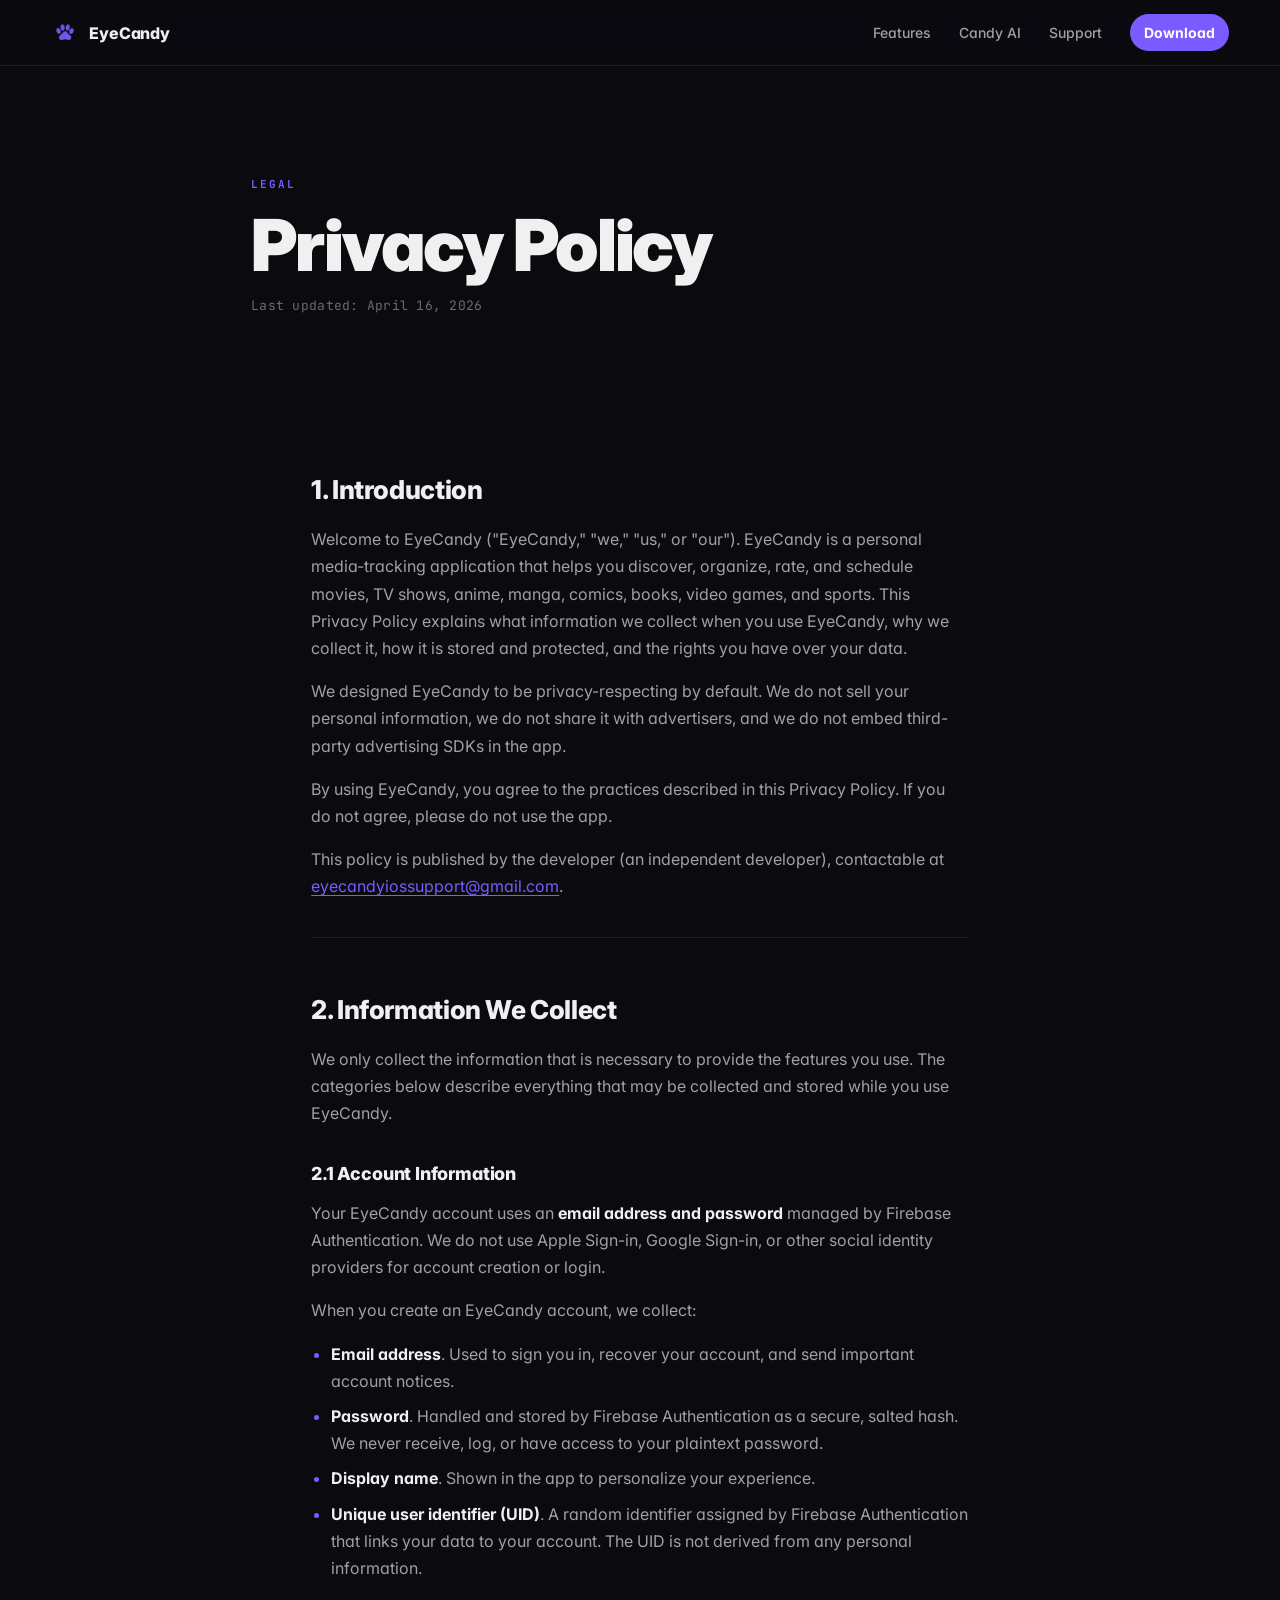
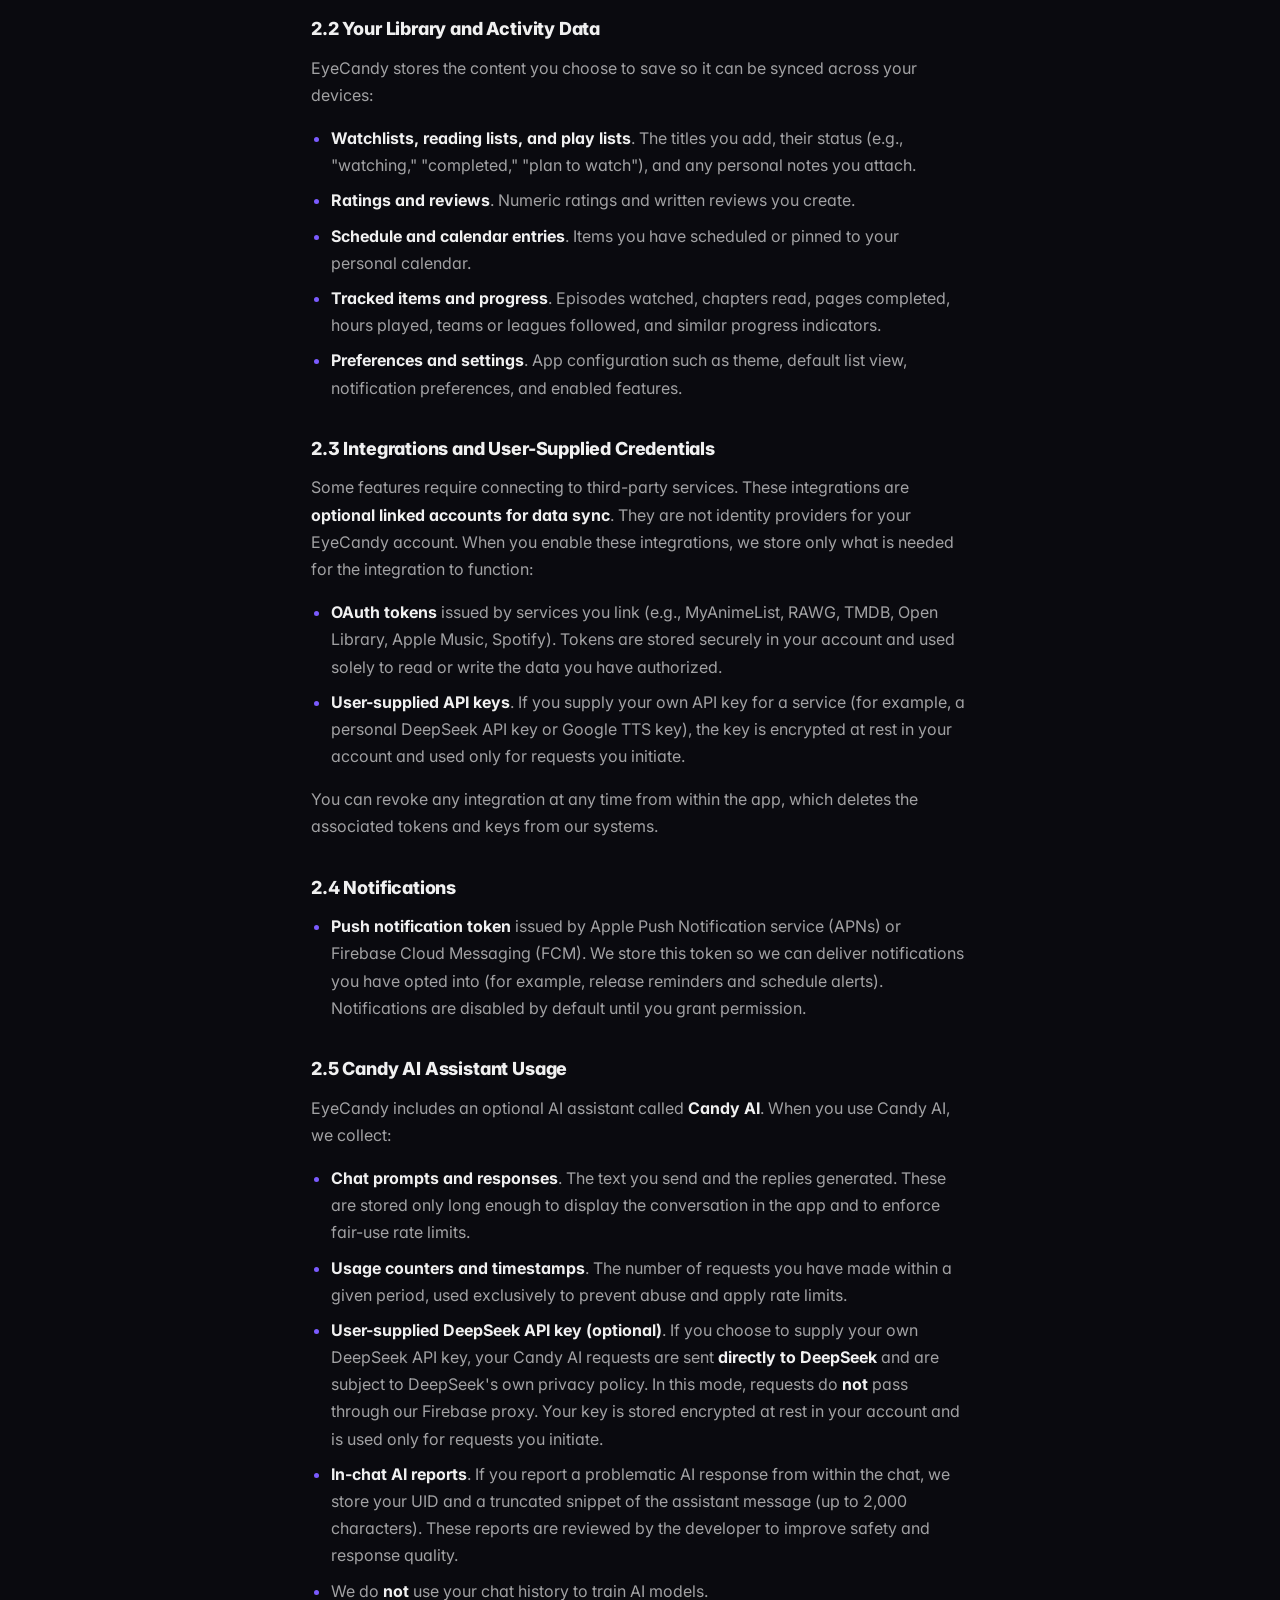
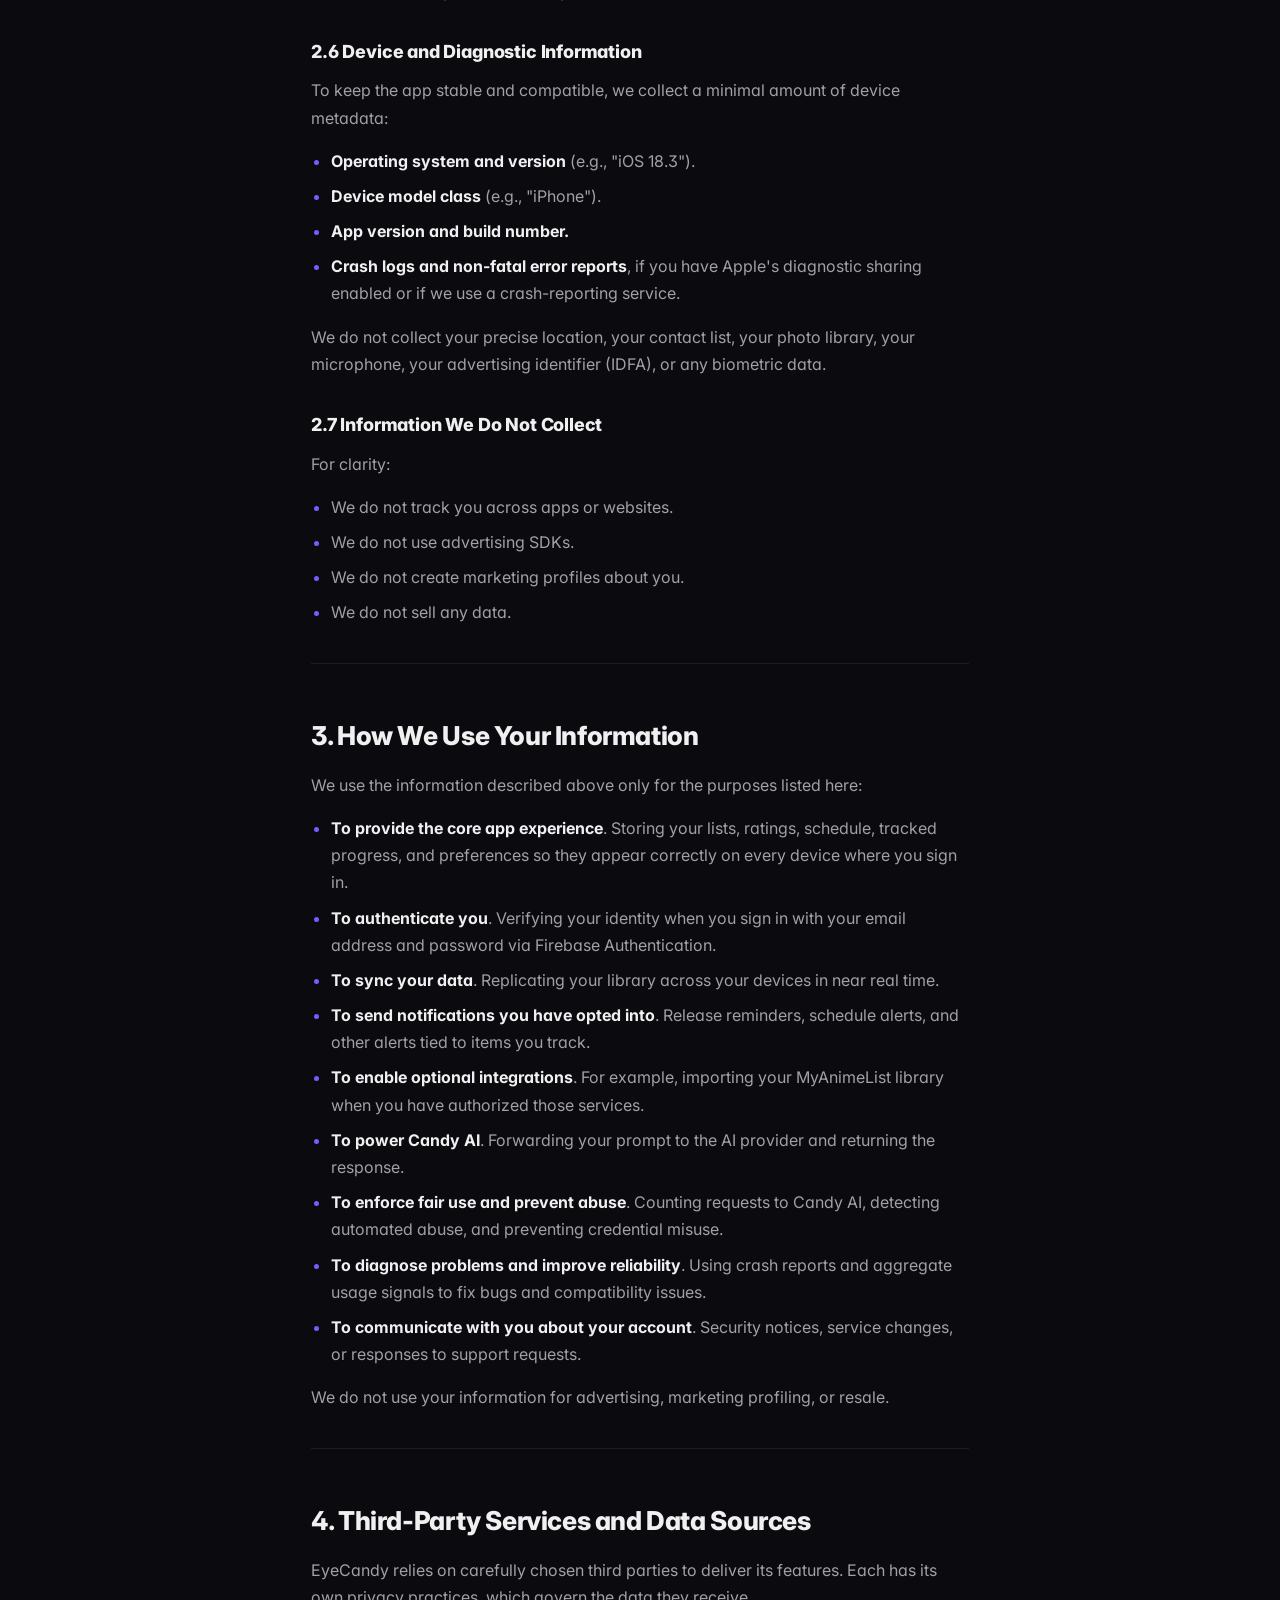
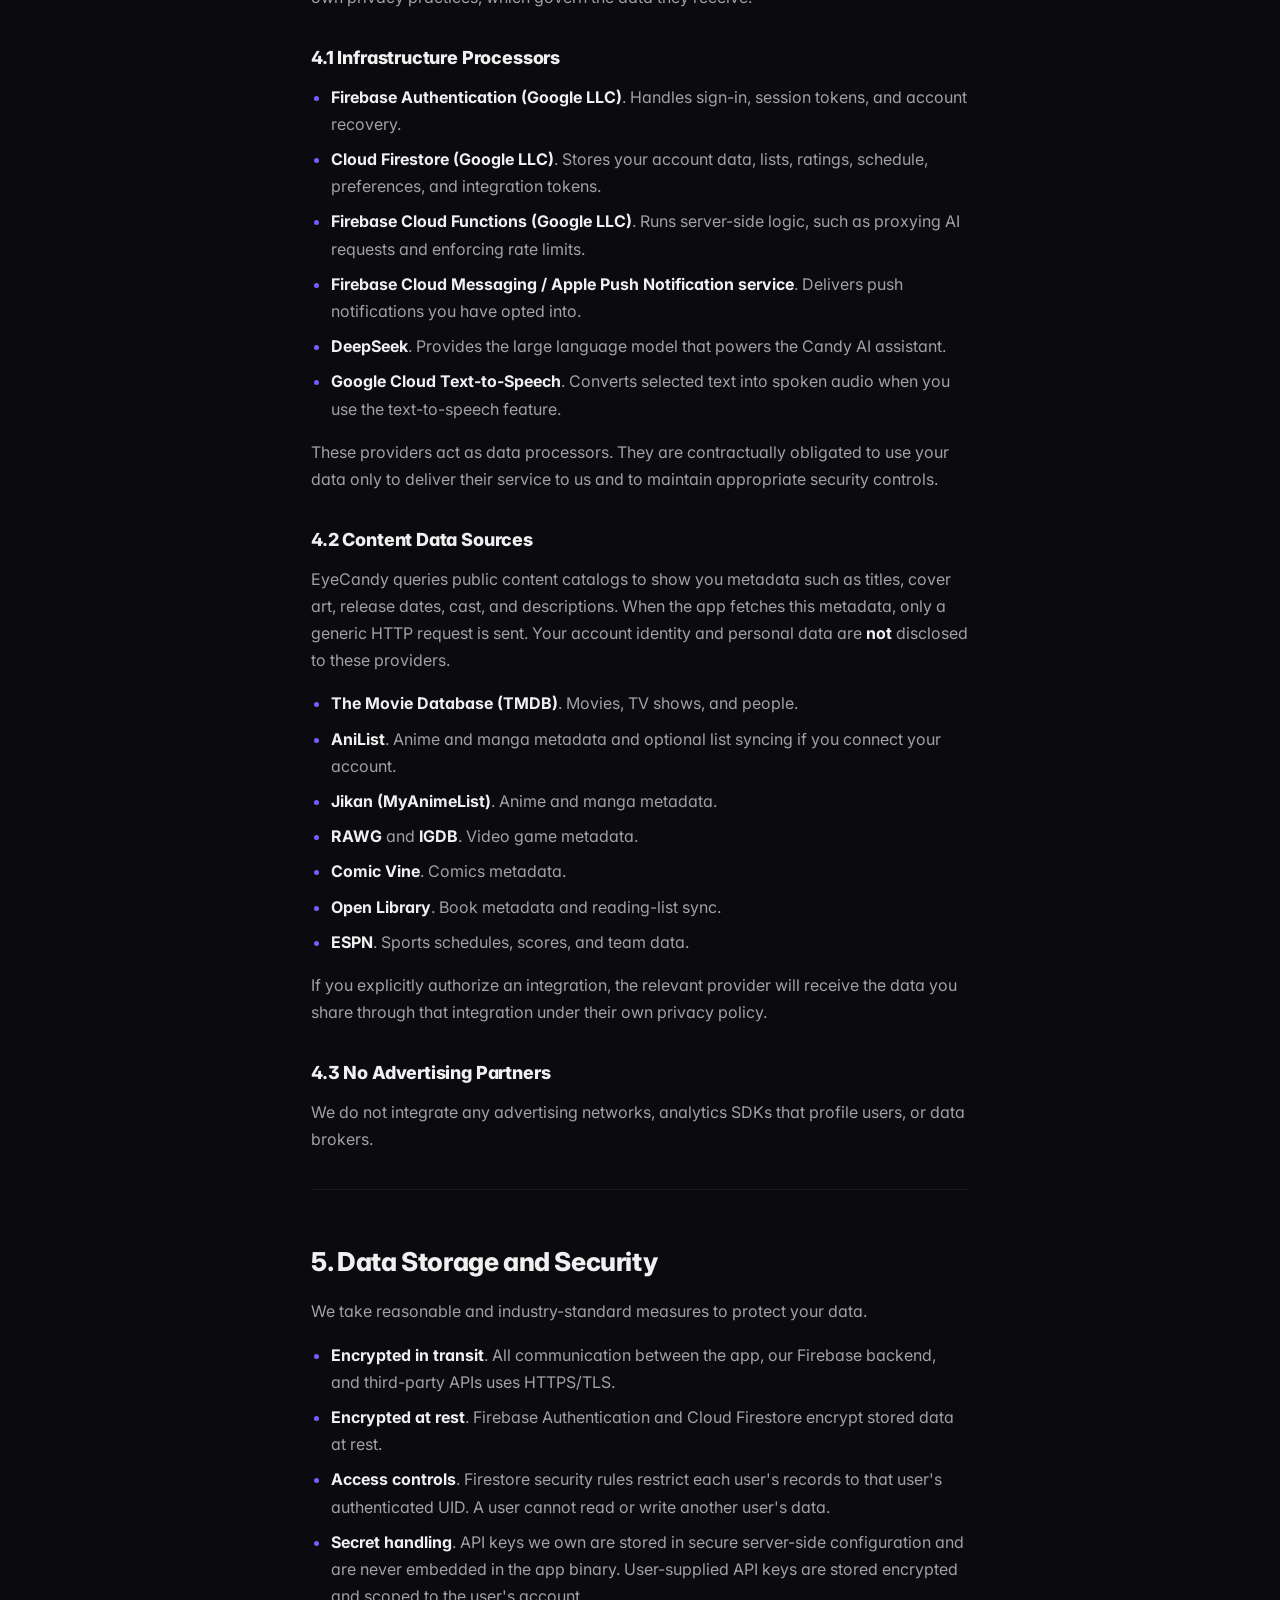
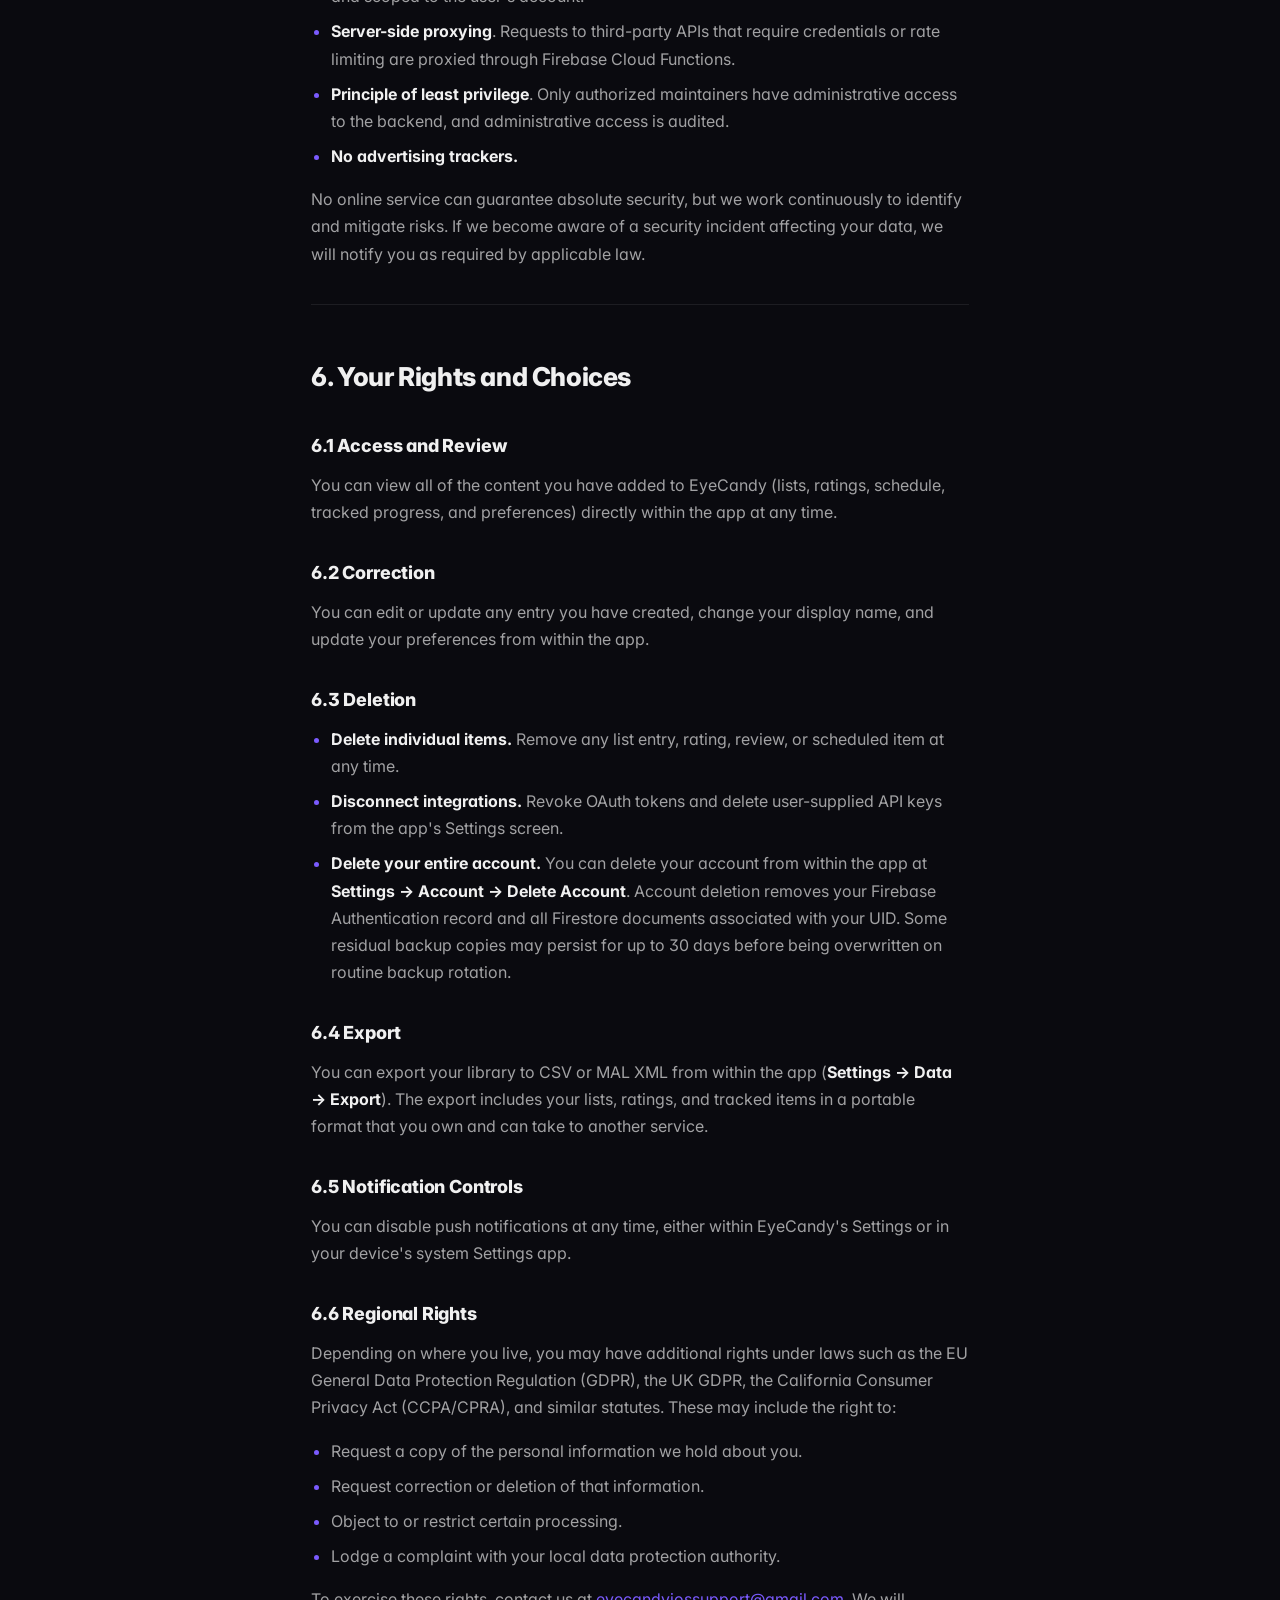
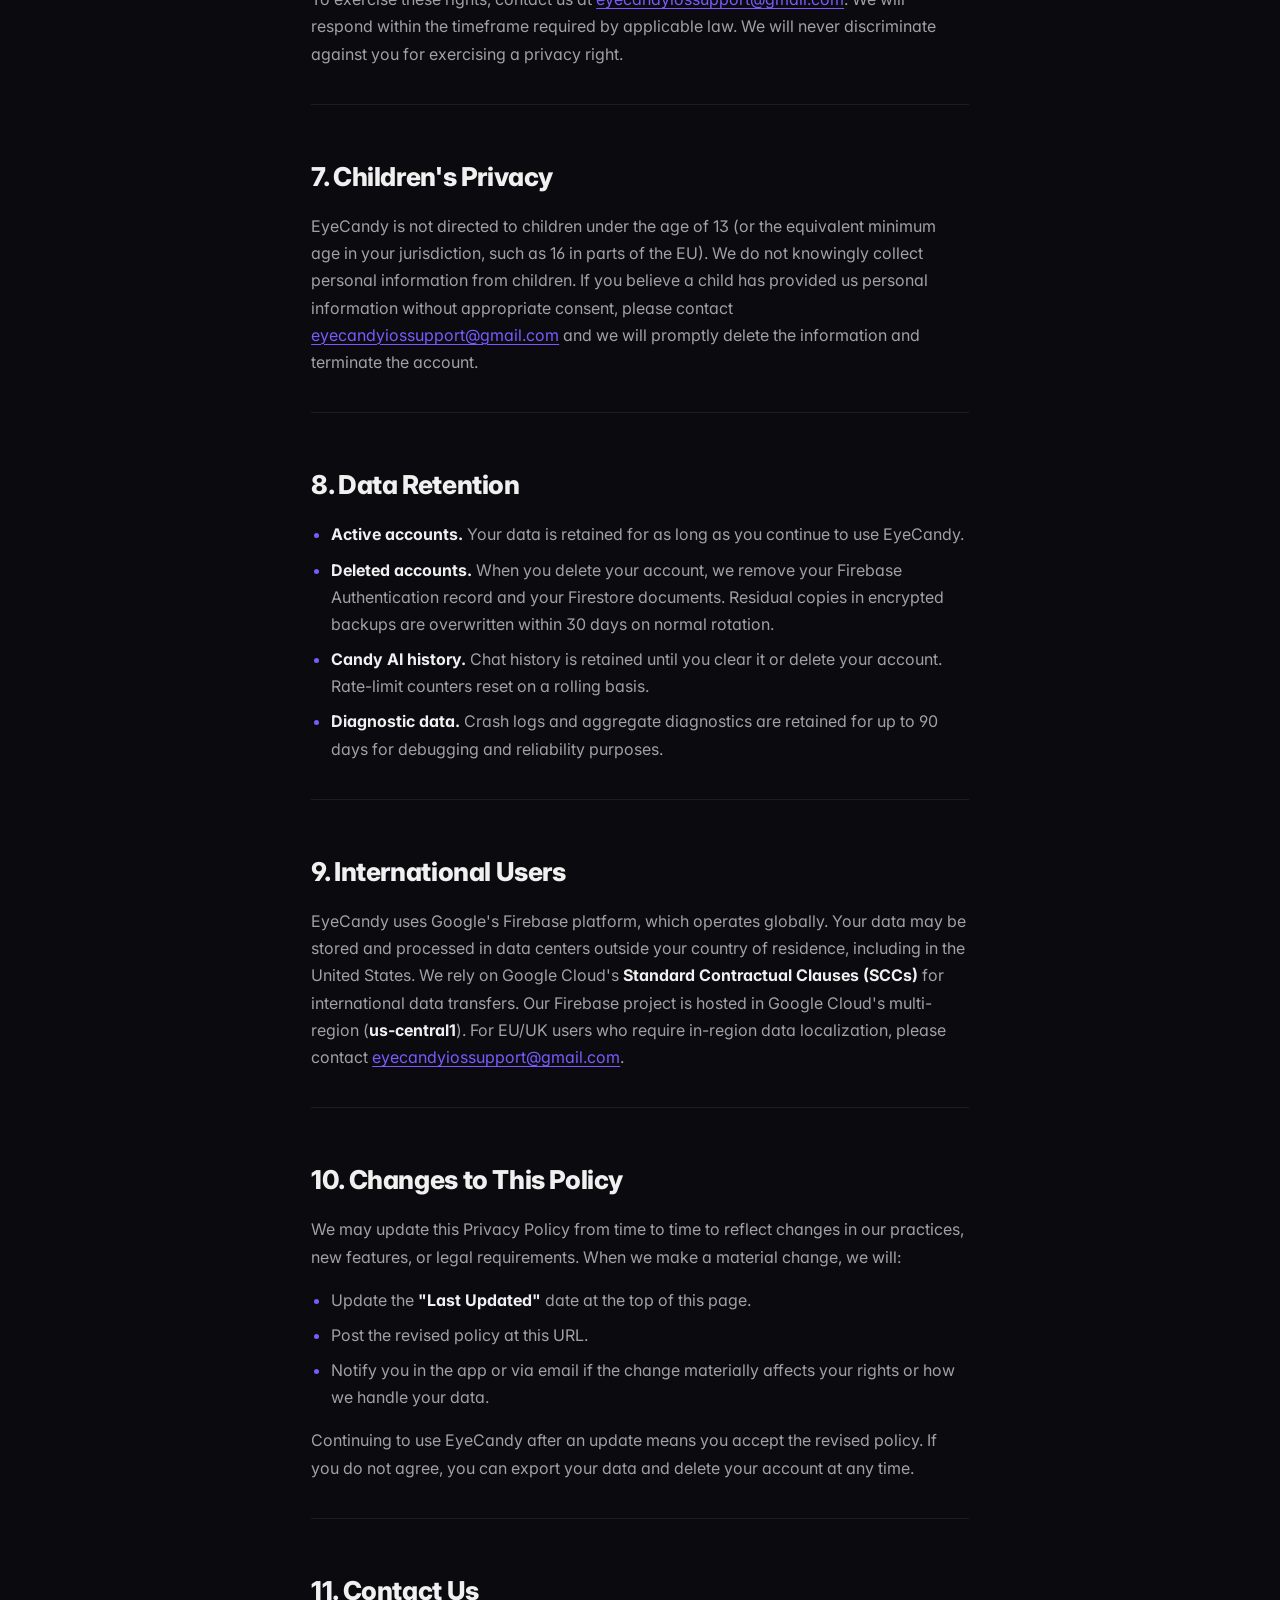
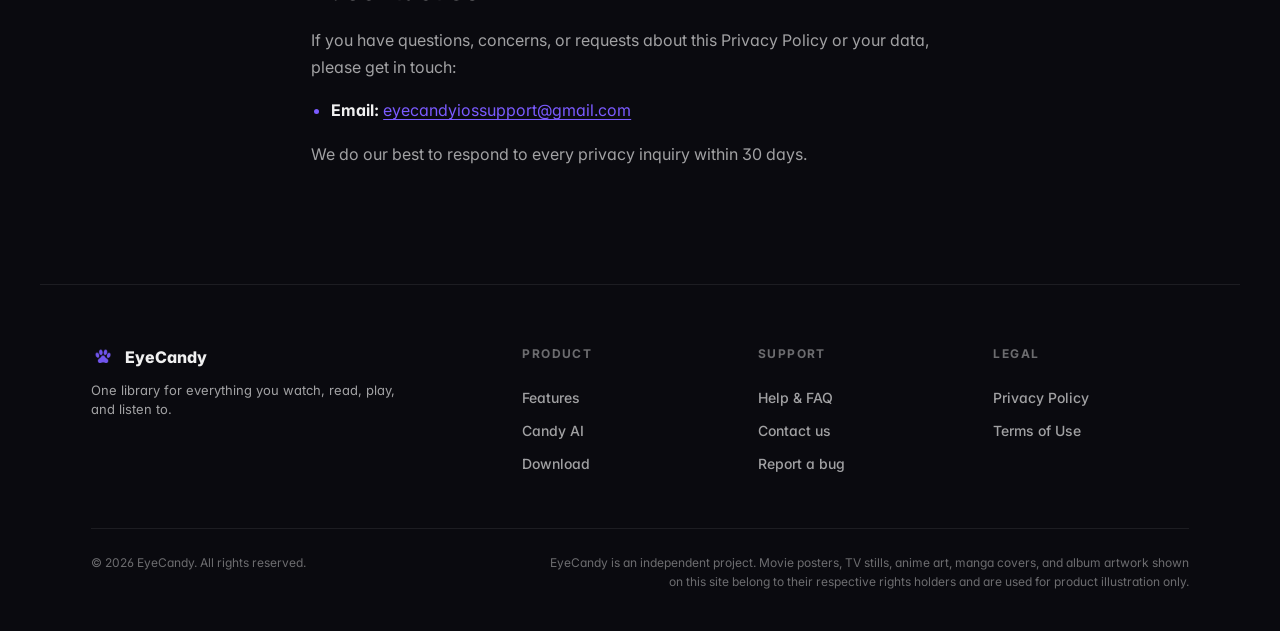
==== commit b8f9f501: "Remove all GitHub links and references from site - Bug-report and feature-request cards on Support →" ====
--- a/privacy.html
+++ b/privacy.html
@@ -270,13 +270,12 @@
       <h4>Support</h4>
       <a href="support.html">Help & FAQ</a>
       <a href="mailto:eyecandyiossupport@gmail.com">Contact us</a>
-      <a href="https://github.com/jacixn/EyeCandy/issues">Report a bug</a>
+      <a href="mailto:eyecandyiossupport@gmail.com?subject=Bug%20report">Report a bug</a>
     </div>
     <div class="foot-col">
       <h4>Legal</h4>
       <a href="privacy.html">Privacy Policy</a>
       <a href="terms.html">Terms of Use</a>
-      <a href="https://github.com/jacixn/EyeCandy">GitHub</a>
     </div>
   </div>
   <div class="foot-bottom">
